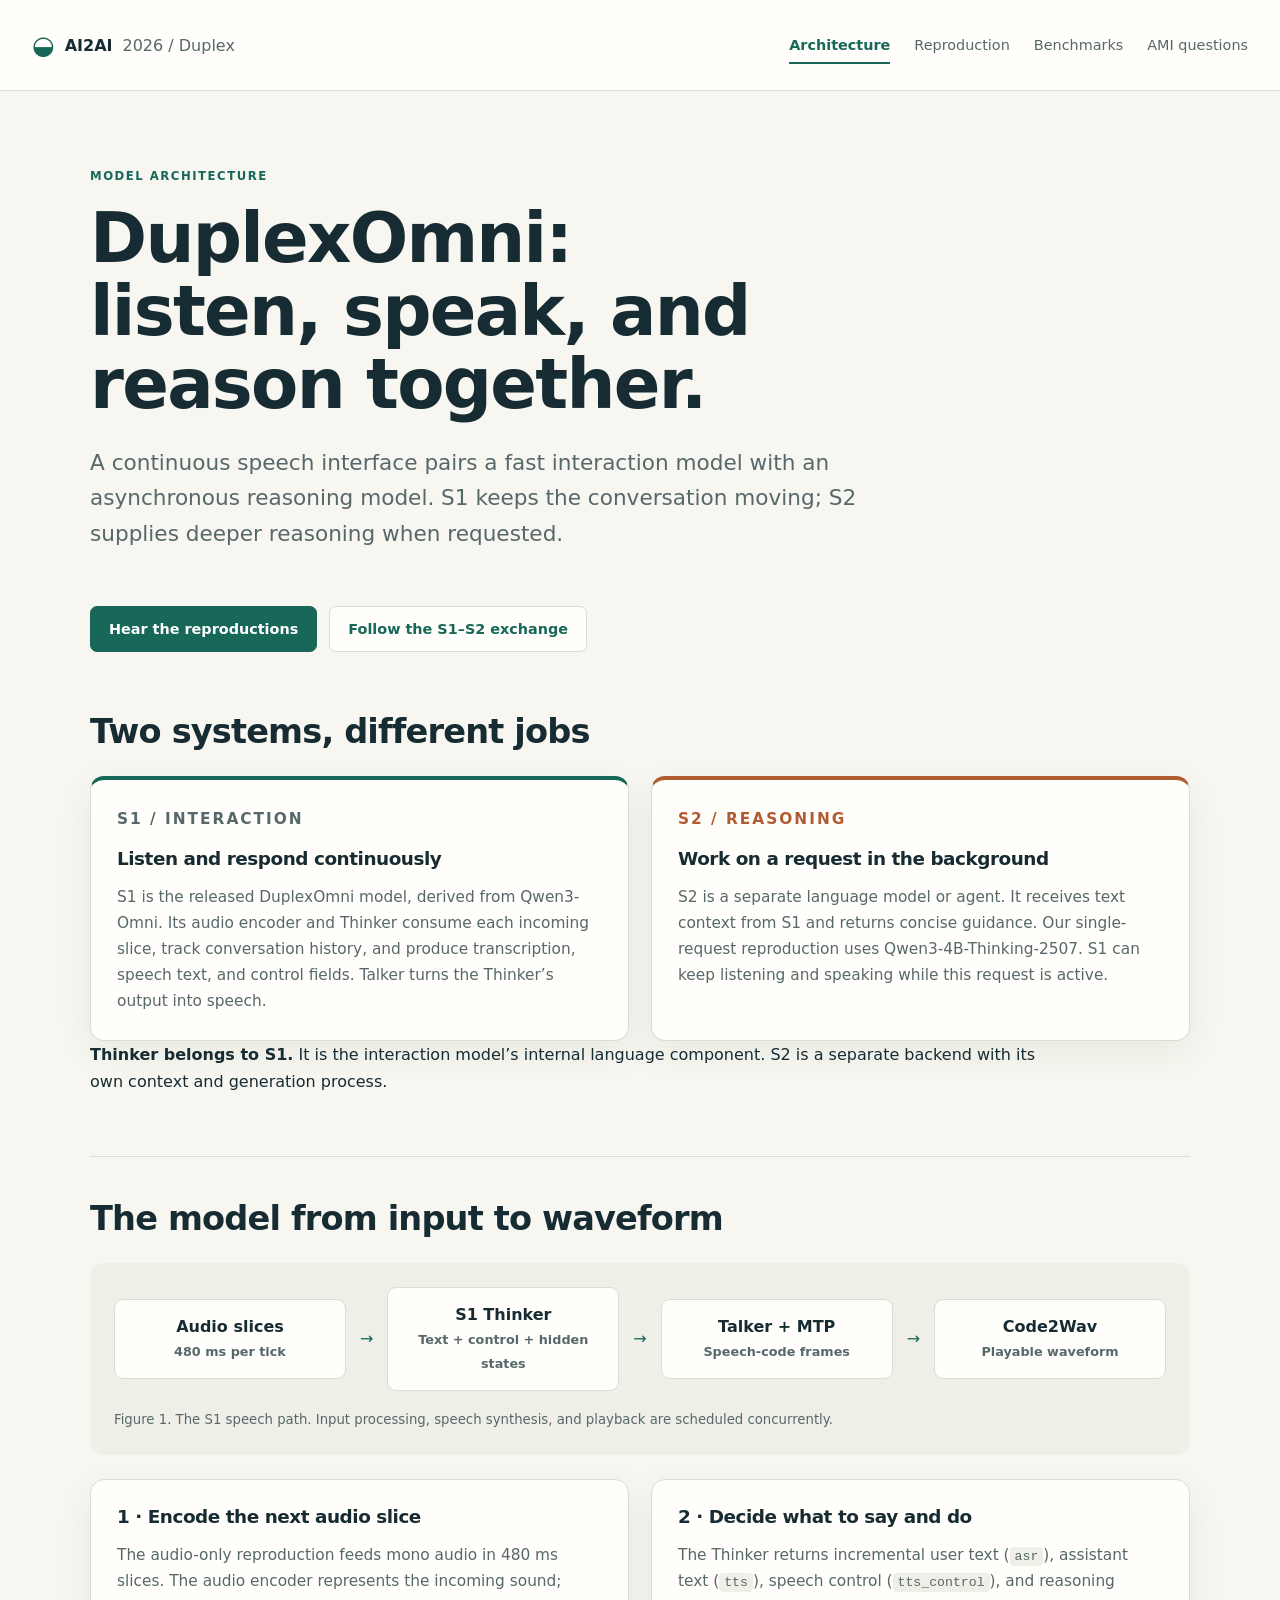
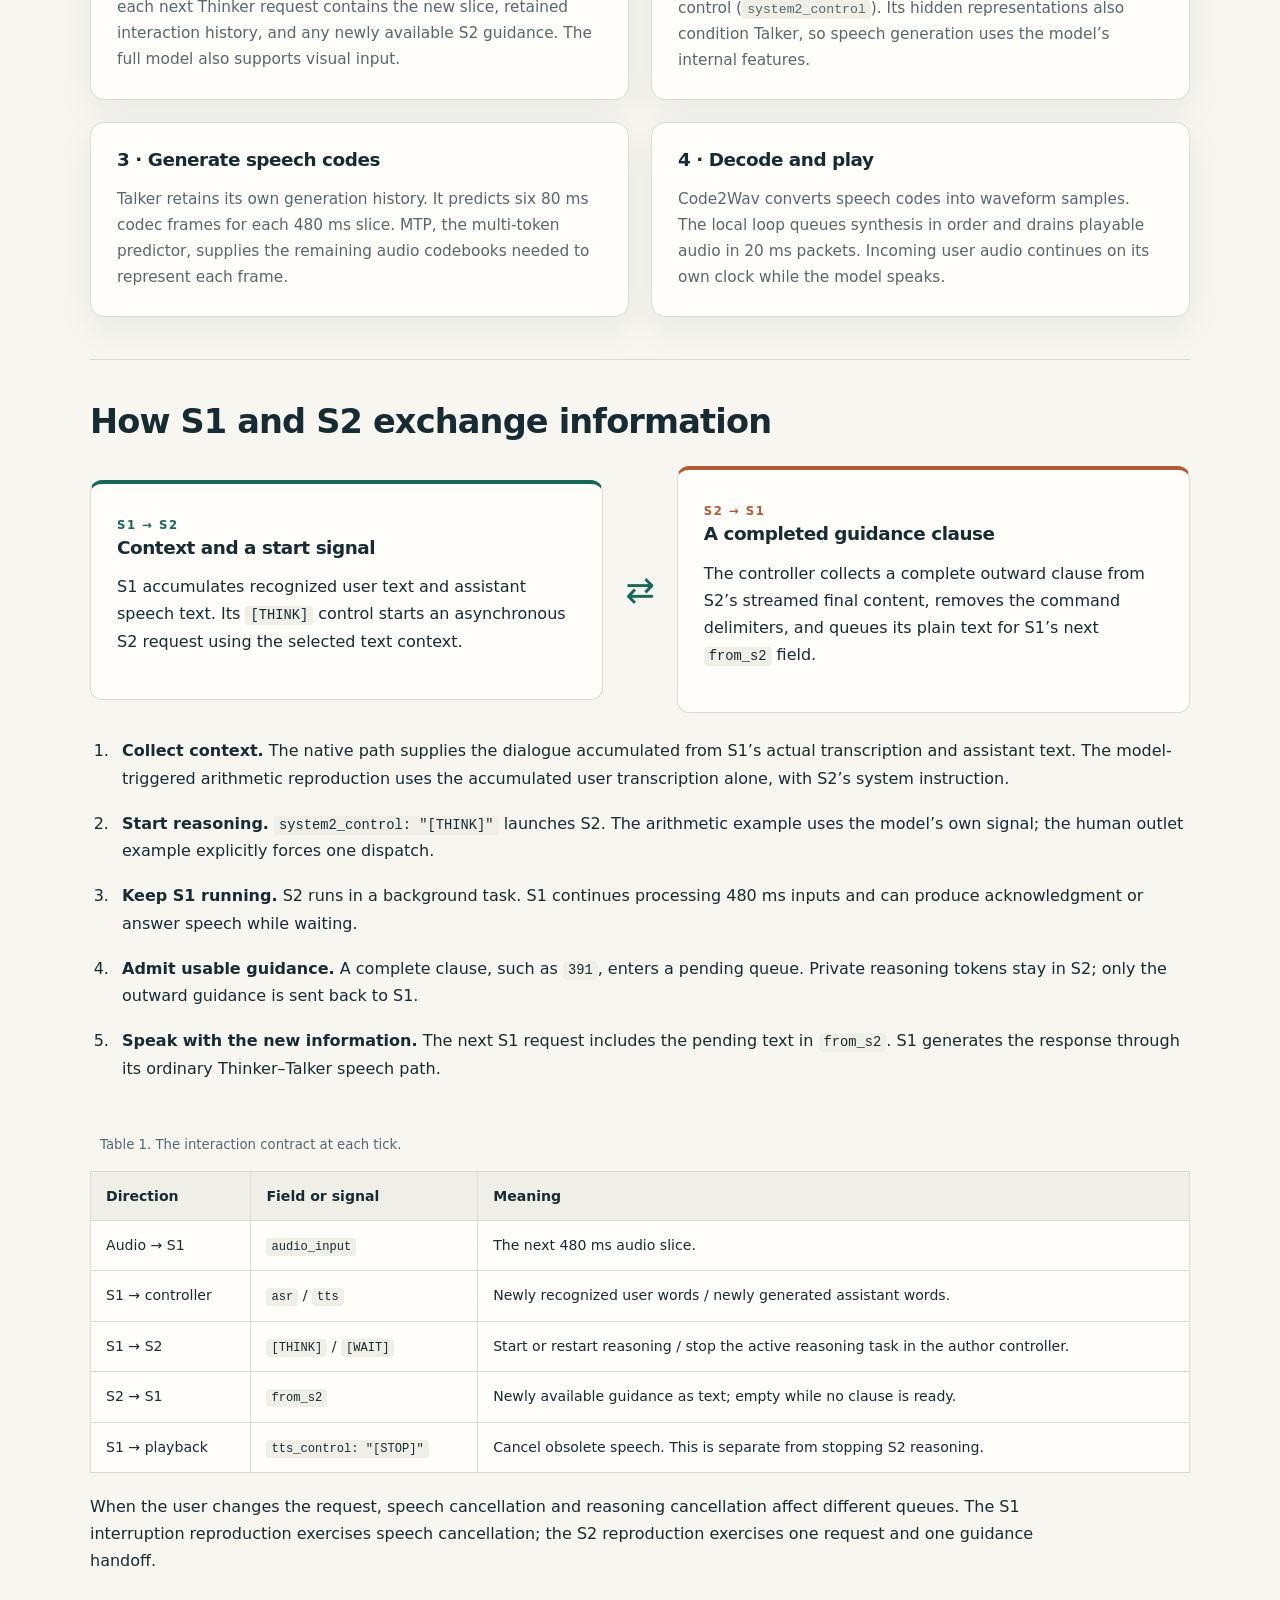
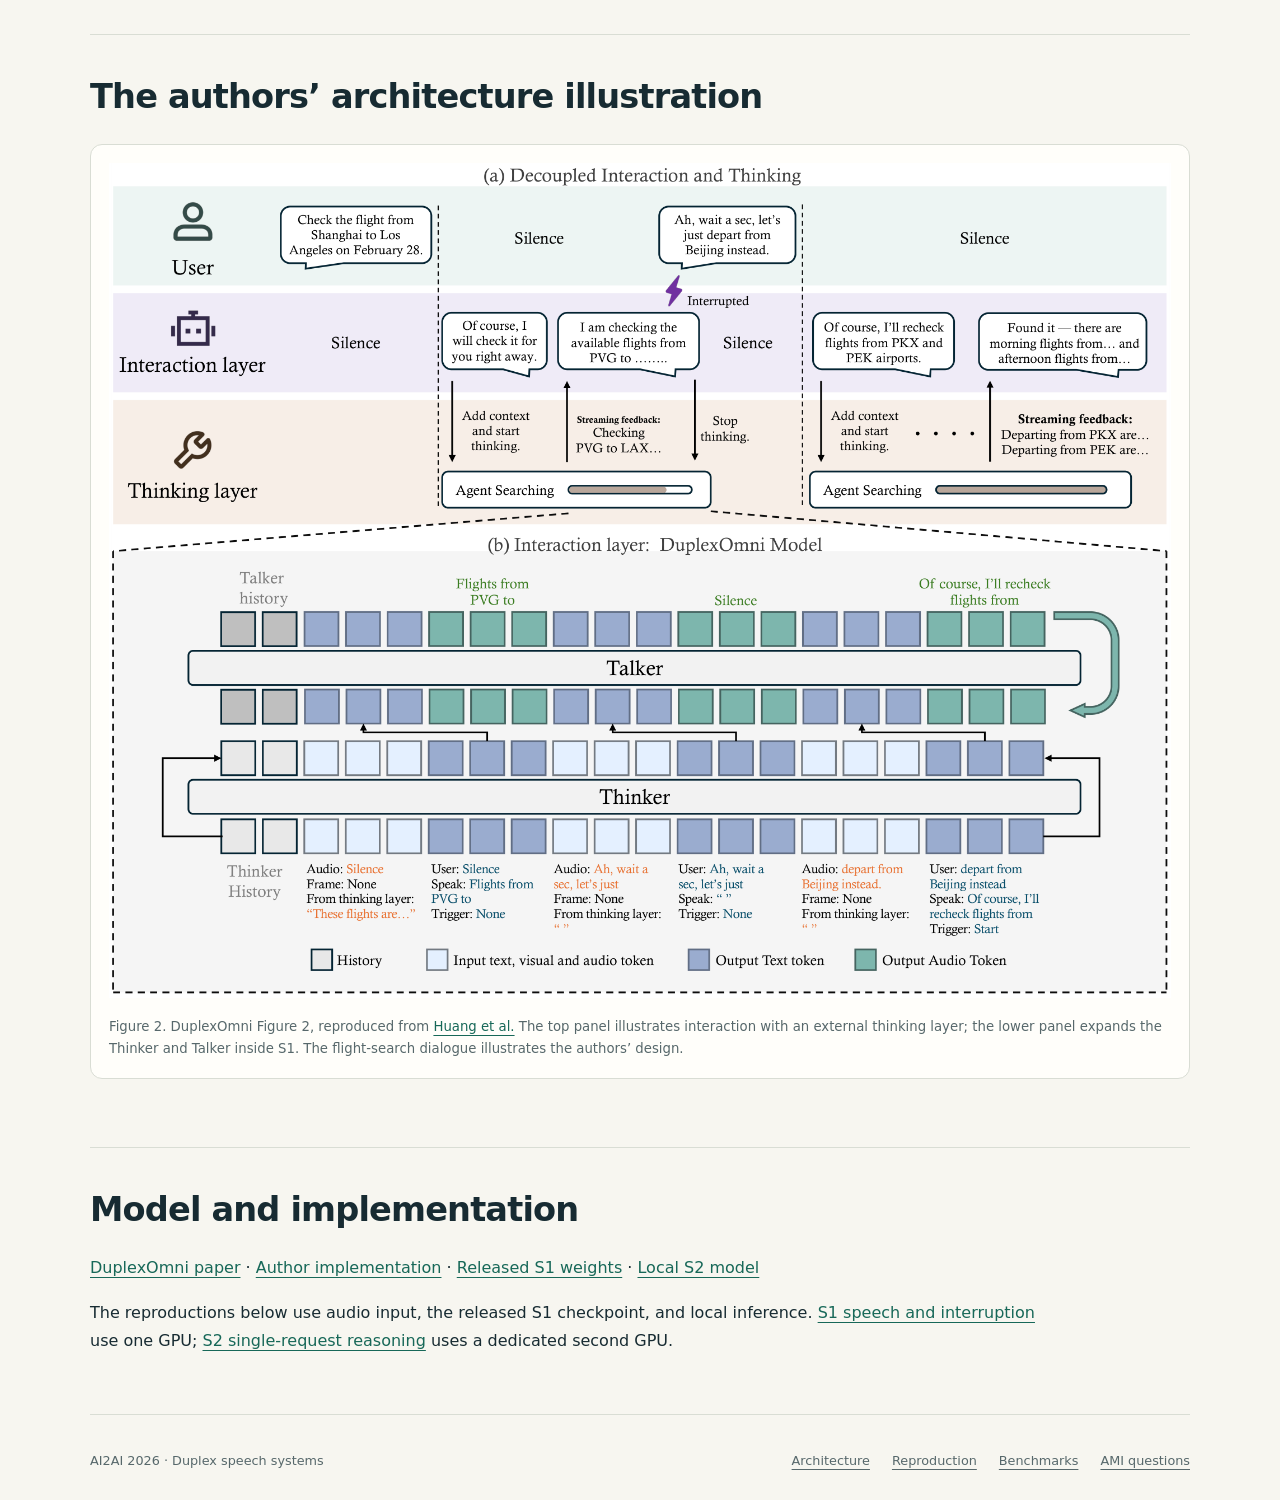
==== index.html @ 2af31c4c "Publish DuplexOmni architecture, successful reproductions, benchmark guides and AMI question method" ====
<!doctype html><html lang="en"><head><meta charset="utf-8"><meta name="viewport" content="width=device-width, initial-scale=1"><meta name="color-scheme" content="light dark"><meta name="description" content="DuplexOmni architecture and the S1–S2 information exchange."><meta name="referrer" content="no-referrer"><title>DuplexOmni architecture · AI2AI 2026 Duplex</title><link rel="stylesheet" href="assets/release.css"></head><body><a class="skip-link" href="#main">Skip to content</a><header class="site-nav"><div class="nav-inner"><a class="brand" href="index.html"><span class="brand-mark" aria-hidden="true">◒</span> AI2AI <span>2026 / Duplex</span></a><nav class="nav-links" aria-label="Main navigation"><a href="index.html" aria-current="page">Architecture</a><a href="reproduction.html">Reproduction</a><a href="benchmarks.html">Benchmarks</a><a href="ami-questions.html">AMI questions</a></nav></div></header><main id="main" class="container"><header class="hero"><p class="eyebrow">Model architecture</p><h1>DuplexOmni: listen, speak, and reason together.</h1><p class="lede">A continuous speech interface pairs a fast interaction model with an asynchronous reasoning model. S1 keeps the conversation moving; S2 supplies deeper reasoning when requested.</p></header><div class="button-row"><a class="button primary" href="reproduction.html">Hear the reproductions</a><a class="button" href="#exchange">Follow the S1–S2 exchange</a></div><section class="section" id="two-systems"><h2>Two systems, different jobs</h2><div class="card-grid two"><article class="card accent-s1"><p class="eyebrow">S1 / Interaction</p><h3>Listen and respond continuously</h3><p>S1 is the released DuplexOmni model, derived from Qwen3-Omni. Its audio encoder and Thinker consume each incoming slice, track conversation history, and produce transcription, speech text, and control fields. Talker turns the Thinker’s output into speech.</p></article><article class="card accent-s2"><p class="eyebrow">S2 / Reasoning</p><h3>Work on a request in the background</h3><p>S2 is a separate language model or agent. It receives text context from S1 and returns concise guidance. Our single-request reproduction uses Qwen3-4B-Thinking-2507. S1 can keep listening and speaking while this request is active.</p></article></div><p><strong>Thinker belongs to S1.</strong> It is the interaction model’s internal language component. S2 is a separate backend with its own context and generation process.</p></section><section class="section" id="architecture"><h2>The model from input to waveform</h2><figure class="flow-figure"><div class="flow"><div class="flow-node"><a href="#audio-input">Audio slices<br><small>480 ms per tick</small></a></div><span class="arrow" aria-hidden="true">→</span><div class="flow-node"><a href="#thinker">S1 Thinker<br><small>Text + control + hidden states</small></a></div><span class="arrow" aria-hidden="true">→</span><div class="flow-node"><a href="#talker">Talker + MTP<br><small>Speech-code frames</small></a></div><span class="arrow" aria-hidden="true">→</span><div class="flow-node"><a href="#waveform">Code2Wav<br><small>Playable waveform</small></a></div></div><figcaption>Figure 1. The S1 speech path. Input processing, speech synthesis, and playback are scheduled concurrently.</figcaption></figure><div class="card-grid two"><article class="card" id="audio-input"><h3>1 · Encode the next audio slice</h3><p>The audio-only reproduction feeds mono audio in 480 ms slices. The audio encoder represents the incoming sound; each next Thinker request contains the new slice, retained interaction history, and any newly available S2 guidance. The full model also supports visual input.</p></article><article class="card" id="thinker"><h3>2 · Decide what to say and do</h3><p>The Thinker returns incremental user text (<code>asr</code>), assistant text (<code>tts</code>), speech control (<code>tts_control</code>), and reasoning control (<code>system2_control</code>). Its hidden representations also condition Talker, so speech generation uses the model’s internal features.</p></article><article class="card" id="talker"><h3>3 · Generate speech codes</h3><p>Talker retains its own generation history. It predicts six 80 ms codec frames for each 480 ms slice. MTP, the multi-token predictor, supplies the remaining audio codebooks needed to represent each frame.</p></article><article class="card" id="waveform"><h3>4 · Decode and play</h3><p>Code2Wav converts speech codes into waveform samples. The local loop queues synthesis in order and drains playable audio in 20 ms packets. Incoming user audio continues on its own clock while the model speaks.</p></article></div></section><section class="section" id="exchange"><h2>How S1 and S2 exchange information</h2><div class="exchange"><article class="exchange-box s1"><span class="eyebrow">S1 → S2</span><h3>Context and a start signal</h3><p>S1 accumulates recognized user text and assistant speech text. Its <code>[THINK]</code> control starts an asynchronous S2 request using the selected text context.</p></article><div class="exchange-arrows" aria-hidden="true">⇄</div><article class="exchange-box s2"><span class="eyebrow">S2 → S1</span><h3>A completed guidance clause</h3><p>The controller collects a complete outward clause from S2’s streamed final content, removes the command delimiters, and queues its plain text for S1’s next <code>from_s2</code> field.</p></article></div><ol class="steps"><li><strong>Collect context.</strong> The native path supplies the dialogue accumulated from S1’s actual transcription and assistant text. The model-triggered arithmetic reproduction uses the accumulated user transcription alone, with S2’s system instruction.</li><li><strong>Start reasoning.</strong> <code>system2_control: "[THINK]"</code> launches S2. The arithmetic example uses the model’s own signal; the human outlet example explicitly forces one dispatch.</li><li><strong>Keep S1 running.</strong> S2 runs in a background task. S1 continues processing 480 ms inputs and can produce acknowledgment or answer speech while waiting.</li><li><strong>Admit usable guidance.</strong> A complete clause, such as <code>391</code>, enters a pending queue. Private reasoning tokens stay in S2; only the outward guidance is sent back to S1.</li><li><strong>Speak with the new information.</strong> The next S1 request includes the pending text in <code>from_s2</code>. S1 generates the response through its ordinary Thinker–Talker speech path.</li></ol><div class="table-wrap"><table><caption>Table 1. The interaction contract at each tick.</caption><thead><tr><th scope="col">Direction</th><th scope="col">Field or signal</th><th scope="col">Meaning</th></tr></thead><tbody><tr><td>Audio → S1</td><td><code>audio_input</code></td><td>The next 480 ms audio slice.</td></tr><tr><td>S1 → controller</td><td><code>asr</code> / <code>tts</code></td><td>Newly recognized user words / newly generated assistant words.</td></tr><tr><td>S1 → S2</td><td><code>[THINK]</code> / <code>[WAIT]</code></td><td>Start or restart reasoning / stop the active reasoning task in the author controller.</td></tr><tr><td>S2 → S1</td><td><code>from_s2</code></td><td>Newly available guidance as text; empty while no clause is ready.</td></tr><tr><td>S1 → playback</td><td><code>tts_control: "[STOP]"</code></td><td>Cancel obsolete speech. This is separate from stopping S2 reasoning.</td></tr></tbody></table></div><p>When the user changes the request, speech cancellation and reasoning cancellation affect different queues. The S1 interruption reproduction exercises speech cancellation; the S2 reproduction exercises one request and one guidance handoff.</p></section><section class="section" id="paper-figure"><h2>The authors’ architecture illustration</h2><figure class="paper-figure"><a href="assets/duplexomni-architecture.png"><img src="assets/duplexomni-architecture.png" alt="DuplexOmni Figure 2: asynchronous interaction and thinking layers above, with the internal Thinker and Talker streams below." loading="lazy"></a><figcaption>Figure 2. DuplexOmni Figure 2, reproduced from <a href="https://arxiv.org/pdf/2606.09186v1">Huang et al.</a> The top panel illustrates interaction with an external thinking layer; the lower panel expands the Thinker and Talker inside S1. The flight-search dialogue illustrates the authors’ design.</figcaption></figure></section><section class="section" id="sources"><h2>Model and implementation</h2><p><a href="https://arxiv.org/abs/2606.09186">DuplexOmni paper</a> · <a href="https://github.com/MuyeHuang/DuplexOmni/tree/33bfba1a821b09c5aa66790944f9098584979d34">Author implementation</a> · <a href="https://huggingface.co/MuyeHuang/DuplexOmni">Released S1 weights</a> · <a href="https://huggingface.co/Qwen/Qwen3-4B-Thinking-2507">Local S2 model</a></p><p>The reproductions below use audio input, the released S1 checkpoint, and local inference. <a href="s1.html">S1 speech and interruption</a> use one GPU; <a href="s2.html">S2 single-request reasoning</a> uses a dedicated second GPU.</p></section></main><footer class="container site-footer"><p>AI2AI 2026 · Duplex speech systems</p><a href="index.html">Architecture</a><a href="reproduction.html">Reproduction</a><a href="benchmarks.html">Benchmarks</a><a href="ami-questions.html">AMI questions</a></footer><script src="assets/release.js" defer></script></body></html>
---- assets/release.css ----
:root{color-scheme:light dark;--bg:#f7f6f0;--surface:#fffefa;--surface-2:#efeee7;--text:#172b32;--muted:#57686b;--border:#d9ddd4;--accent:#176858;--accent-2:#b05b30;--shadow:0 12px 36px #203e3210;font-family:Inter,ui-sans-serif,system-ui,-apple-system,BlinkMacSystemFont,"Segoe UI",sans-serif;line-height:1.7;font-size:16px}
*{box-sizing:border-box}html{scroll-behavior:smooth;scroll-padding-top:24px}body{margin:0;background:var(--bg);color:var(--text)}a{color:var(--accent);text-underline-offset:4px}a:hover{color:var(--accent-2)}p{margin:0 0 18px}h1,h2,h3,h4{line-height:1.2;letter-spacing:-.025em;text-wrap:balance}h1{font-size:clamp(2.35rem,5.5vw,4.3rem);max-width:850px;font-weight:650;margin:12px 0 24px;line-height:1.06}h2{font-size:clamp(1.55rem,3vw,2.1rem);margin:0 0 24px;font-weight:640}h3{font-size:1.15rem;margin:0 0 14px}h4{font-size:1rem}small{font-size:.8em;color:var(--muted)}.container{width:min(1100px,calc(100% - 64px));margin:auto}.site-nav{border-bottom:1px solid var(--border);background:var(--surface)}.nav-inner{max-width:1370px;margin:auto;padding:23px 32px;display:flex;align-items:center;justify-content:space-between;gap:24px}.brand{display:flex;align-items:center;gap:10px;color:var(--text);font-weight:750;text-decoration:none;white-space:nowrap}.brand>span:last-child{font-weight:450;color:var(--muted)}.brand-mark{font-size:26px;color:var(--accent)}.nav-links{display:flex;gap:24px;flex-wrap:wrap}.nav-links a{text-decoration:none;font-size:.9rem;color:var(--muted);padding:5px 0}.nav-links a[aria-current]{color:var(--accent);box-shadow:0 2px var(--accent);font-weight:650}.hero{padding:76px 0 36px}.eyebrow{text-transform:uppercase;letter-spacing:.13em;font-size:.73rem;font-weight:700;color:var(--accent);margin:0 0 15px}.lede{font-size:clamp(1.1rem,2.2vw,1.35rem);color:var(--muted);max-width:850px;line-height:1.65}.section{padding:42px 0;border-bottom:1px solid var(--border);scroll-margin-top:24px}.section>p,.section-intro{max-width:950px}.card-grid{display:grid;grid-template-columns:repeat(3,minmax(0,1fr));gap:22px}.card-grid.two{grid-template-columns:repeat(2,minmax(0,1fr))}.card{background:var(--surface);border:1px solid var(--border);border-radius:14px;padding:26px;min-width:0;box-shadow:var(--shadow)}.card p:last-child{margin-bottom:0}.card h2{font-size:1.5rem}.card h3 a{text-decoration:none}.card p{font-size:.96rem;color:var(--muted)}.card strong{color:var(--text)}.accent-s1{border-top:4px solid var(--accent)}.accent-s2{border-top:4px solid var(--accent-2)}.accent-s2 .eyebrow{color:var(--accent-2)}.flow-figure{background:var(--surface-2);padding:24px;border-radius:14px;margin:24px 0}.flow{display:flex;align-items:center;justify-content:center;gap:14px;flex-wrap:wrap}.flow-node{flex:1;min-width:135px;border:1px solid var(--border);border-radius:9px;background:var(--surface);padding:15px;text-align:center;line-height:1.5;font-weight:650}.flow-node a{color:inherit;text-decoration:none}.arrow{color:var(--accent)}figcaption{font-size:.83rem;color:var(--muted);line-height:1.65;margin-top:18px}figure{margin:26px 0}figure img{max-width:100%;height:auto;display:block}.paper-figure{padding:18px;border:1px solid var(--border);background:var(--surface);border-radius:12px}.exchange{display:grid;grid-template-columns:1fr auto 1fr;gap:22px;align-items:center;margin:24px 0}.exchange-box{padding:26px;border:1px solid var(--border);border-top:4px solid var(--accent);background:var(--surface);border-radius:12px}.exchange-box.s2{border-top-color:var(--accent-2)}.exchange-box.s2 .eyebrow{color:var(--accent-2)}.exchange-arrows{font-size:2.2rem;color:var(--accent)}.steps{padding-left:24px}.steps li{padding-left:8px;margin:18px 0}.table-wrap,[class*="-scroll"]{overflow-x:auto;max-width:100%}table{border-collapse:collapse;width:100%;font-size:.88rem;margin:20px 0;background:var(--surface)}caption{text-align:left;font-size:.83rem;color:var(--muted);padding:14px 10px}th,td{padding:13px 15px;border:1px solid var(--border);text-align:left;vertical-align:top;line-height:1.6}th{font-weight:650;background:var(--surface-2)}.table-wrap table{min-width:640px}.table-wrap th,.table-wrap td{min-width:125px}table a{overflow-wrap:anywhere}code{font-family:ui-monospace,SFMono-Regular,Consolas,monospace;font-size:.86em;padding:2px 5px;border-radius:4px;background:var(--surface-2);overflow-wrap:anywhere}pre{background:var(--surface-2);padding:20px;border:1px solid var(--border);border-radius:9px;font-size:.8rem;line-height:1.6;white-space:pre-wrap;overflow-wrap:anywhere;max-width:100%;overflow:auto}.button-row{display:flex;gap:12px;flex-wrap:wrap;margin:0 0 18px}.button{display:inline-block;padding:10px 18px;background:var(--surface);border:1px solid var(--border);border-radius:7px;font-size:.9rem;text-decoration:none;font-weight:650;cursor:pointer}.button.primary{background:var(--accent);color:#fff;border-color:var(--accent)}.review-tabs{display:flex;gap:7px;flex-wrap:wrap;padding:22px 0;border-bottom:1px solid var(--border);margin-bottom:12px}.review-tabs a{font-size:.82rem;padding:7px 13px;border:1px solid var(--border);border-radius:6px;text-decoration:none;background:var(--surface);color:var(--muted)}.review-tabs a[aria-current]{color:var(--accent);border-color:var(--accent);background:var(--surface-2)}.meta,.cap,.scroll-note{font-size:.82rem;color:var(--muted)}.tag{display:inline-block;font-size:.72rem;font-weight:700;border:1px solid var(--border);border-radius:5px;padding:3px 9px;color:var(--accent);margin:0 0 16px}.stat-grid{display:grid;grid-template-columns:repeat(4,minmax(0,1fr));gap:14px;margin:22px 0}.stat{padding:20px;border:1px solid var(--border);border-radius:10px;background:var(--surface)}.stat strong{display:block;font-size:1.65rem}.stat span{font-size:.8rem;color:var(--muted)}details{padding:14px 0;max-width:100%}summary{font-weight:600;color:var(--accent);cursor:pointer;margin-bottom:12px}details p{margin-top:12px}.callout{padding:22px;border-left:3px solid var(--accent);background:var(--surface-2);border-radius:0 8px 8px 0;margin:22px 0}.callout.amber{border-color:var(--accent-2)}.callout h3{font-size:1rem}.callout p:last-child{margin-bottom:0}.skip-link{position:absolute;left:16px;top:-100px;background:var(--surface);z-index:10;padding:10px}.skip-link:focus{top:10px}.site-footer{padding-top:35px;padding-bottom:35px;display:flex;flex-wrap:wrap;gap:12px 22px;color:var(--muted);font-size:.8rem}.site-footer p{margin:0 auto 0 0}.site-footer a{color:var(--muted)}audio{width:100%;max-width:100%;margin:10px 0}.example-player{padding:26px;border:1px solid var(--border);border-radius:14px;background:var(--surface)}label{font-size:.85rem;font-weight:650;display:block}select{font:inherit;color:var(--text);background:var(--surface);border:1px solid var(--border);border-radius:6px;padding:10px;margin:0 0 12px 10px;max-width:100%}.question-box{border-left:3px solid var(--accent);background:var(--surface-2);padding:18px 22px;margin:20px 0}.question-box .eyebrow{margin-bottom:8px}blockquote{font-size:1.08rem;margin:12px 0;line-height:1.7}.audio-grid{display:grid;grid-template-columns:1fr 1fr;gap:24px;margin:26px 0}.audio-grid h3{margin-bottom:5px}.audio-grid p{margin-bottom:0}.guidance-panel{padding:20px;background:var(--surface-2);border-radius:8px}.guidance-panel[hidden]{display:none}.example-source{margin-top:5px}.timing-figure{margin-bottom:0}.example-timeline{display:grid;gap:14px}.timing-row{display:grid;grid-template-columns:90px 1fr;align-items:center;gap:10px;font-size:.76rem}.timing-track{height:25px;background:var(--surface-2);position:relative;border-radius:4px;overflow:hidden}.timing-bar{position:absolute;height:13px;top:6px;border-radius:2px;background:var(--accent)}.timing-bar.s2{background:var(--accent-2)}.timing-bar.speech{background:#4a6eaf}.timing-axis{display:flex;justify-content:space-between;margin-left:100px;color:var(--muted);font-size:.73rem}.module-grid{display:grid;grid-template-columns:repeat(3,minmax(0,1fr));gap:20px;list-style:none;padding:0;counter-reset:none}.module-grid .eyebrow{display:block}.question-list{display:grid;gap:20px}.question-card h3{font-size:1.12rem;line-height:1.55}.question-card details ul{padding-left:22px}.question-card details li{margin:18px 0}.question-card details p{margin-top:5px}.equation{overflow-x:auto;padding:16px;background:var(--surface-2);border-radius:8px}.benchmark-scope-scroll table{min-width:1000px}.benchmark-scope-note dl{display:grid;grid-template-columns:160px 1fr;gap:8px 18px}.benchmark-scope-note dt{font-weight:650}.benchmark-scope-note dd{margin:0}.benchmark-scope-note{margin:22px 0}.scope-yes{color:var(--accent)}.scope-partial{color:var(--accent-2)}.scope-no{color:var(--muted)}.benchmark-scope-details{font-size:.87rem}.scope-label{font-size:.8rem}.sub{display:block;color:var(--muted);font-size:.8rem}.inline-links{display:block;font-size:.78rem}.plot-scroll{overflow:auto}ul,ol{padding-left:24px}li{margin-bottom:8px}hr{border:0;border-top:1px solid var(--border);margin:32px 0}[hidden]{display:none!important}a:focus-visible,button:focus-visible,select:focus-visible,summary:focus-visible{outline:3px solid var(--accent-2);outline-offset:4px}
@media(prefers-color-scheme:dark){:root{--bg:#101c20;--surface:#17282d;--surface-2:#20353a;--text:#e5eee9;--muted:#a6bab6;--border:#355058;--accent:#88d6b9;--accent-2:#f2b188;--shadow:none}.button.primary{color:#10231e;background:#88d6b9}.timing-bar.speech{background:#8badeb}}
@media(max-width:1000px){.nav-inner{align-items:flex-start;flex-direction:column;gap:12px}.card-grid{grid-template-columns:repeat(2,minmax(0,1fr))}.module-grid{grid-template-columns:repeat(2,minmax(0,1fr))}.stat-grid{grid-template-columns:repeat(2,minmax(0,1fr))}}
@media(max-width:650px){.container{width:calc(100% - 36px)}.nav-inner{padding:18px}.brand{font-size:.9rem}.brand>span:last-child{font-size:.8rem}.nav-links{gap:16px}.nav-links a{font-size:.78rem}.hero{padding:42px 0 25px}.section{padding:30px 0}.card-grid,.card-grid.two,.module-grid,.audio-grid{grid-template-columns:1fr}.card,.exchange-box{padding:21px}.exchange{grid-template-columns:1fr;gap:12px}.exchange-arrows{transform:rotate(90deg);justify-self:center;line-height:1}.flow{gap:9px}.flow-node{min-width:145px}.arrow{display:none}.flow-figure{padding:17px}.example-player{padding:17px}.example-player select{display:block;width:100%;margin:7px 0 10px;font-size:.85rem}.benchmark-scope-note dl{grid-template-columns:1fr}.benchmark-scope-note dd{margin-bottom:10px}.stat-grid{gap:9px}.stat{padding:14px}.site-footer{gap:10px 16px}.site-footer p{flex-basis:100%}.timing-row{grid-template-columns:65px 1fr}.timing-axis{margin-left:75px}.question-box{padding:15px}blockquote{font-size:1rem}}
@media(prefers-reduced-motion:reduce){html{scroll-behavior:auto}}
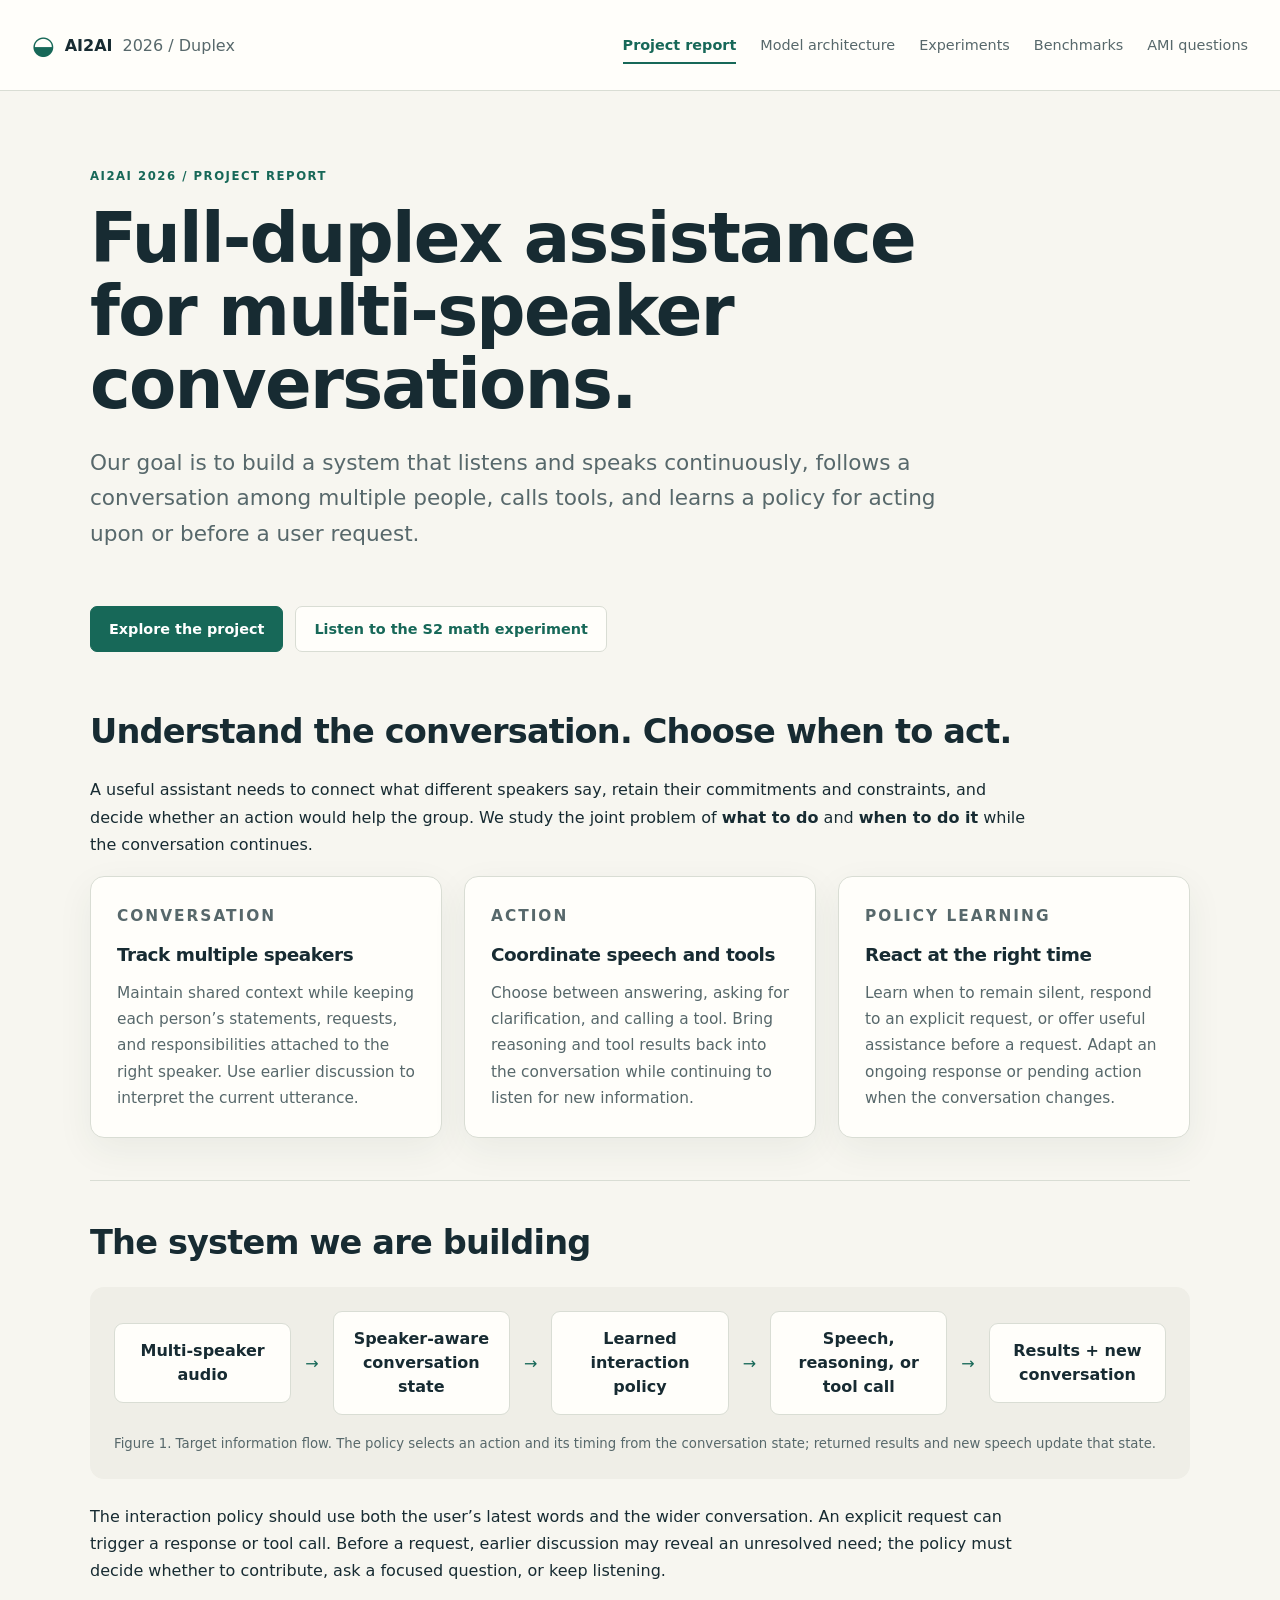
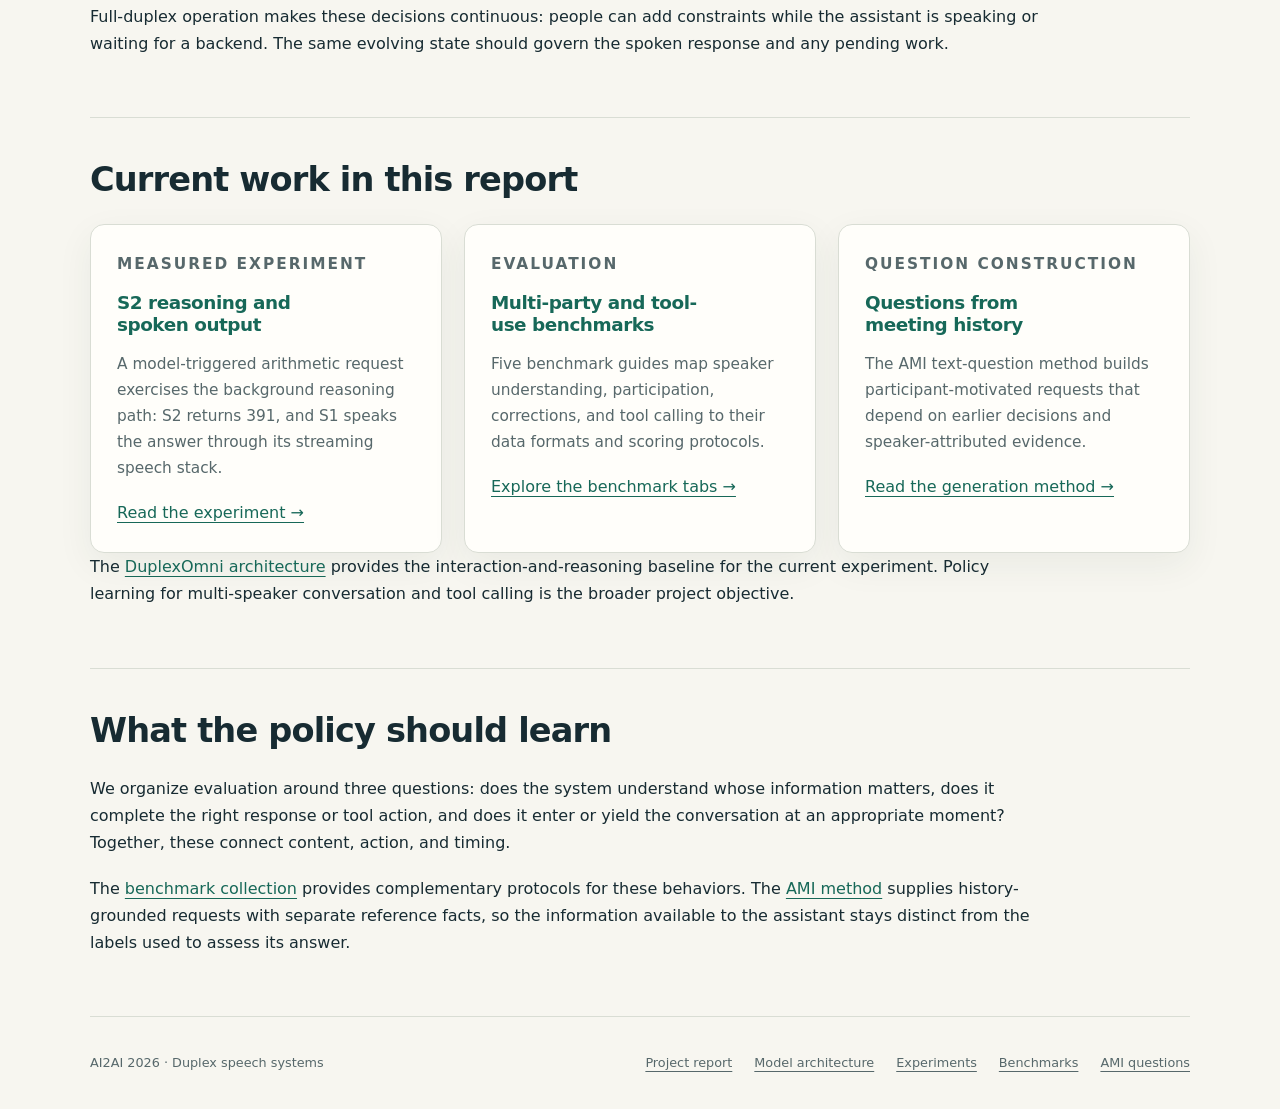
==== commit ba9435d3: "Center the project report and keep only the S2 math experiment" ====
--- a/index.html
+++ b/index.html
@@ -1 +1 @@
-<!doctype html><html lang="en"><head><meta charset="utf-8"><meta name="viewport" content="width=device-width, initial-scale=1"><meta name="color-scheme" content="light dark"><meta name="description" content="DuplexOmni architecture and the S1–S2 information exchange."><meta name="referrer" content="no-referrer"><title>DuplexOmni architecture · AI2AI 2026 Duplex</title><link rel="stylesheet" href="assets/release.css"></head><body><a class="skip-link" href="#main">Skip to content</a><header class="site-nav"><div class="nav-inner"><a class="brand" href="index.html"><span class="brand-mark" aria-hidden="true">◒</span> AI2AI <span>2026 / Duplex</span></a><nav class="nav-links" aria-label="Main navigation"><a href="index.html" aria-current="page">Architecture</a><a href="reproduction.html">Reproduction</a><a href="benchmarks.html">Benchmarks</a><a href="ami-questions.html">AMI questions</a></nav></div></header><main id="main" class="container"><header class="hero"><p class="eyebrow">Model architecture</p><h1>DuplexOmni: listen, speak, and reason together.</h1><p class="lede">A continuous speech interface pairs a fast interaction model with an asynchronous reasoning model. S1 keeps the conversation moving; S2 supplies deeper reasoning when requested.</p></header><div class="button-row"><a class="button primary" href="reproduction.html">Hear the reproductions</a><a class="button" href="#exchange">Follow the S1–S2 exchange</a></div><section class="section" id="two-systems"><h2>Two systems, different jobs</h2><div class="card-grid two"><article class="card accent-s1"><p class="eyebrow">S1 / Interaction</p><h3>Listen and respond continuously</h3><p>S1 is the released DuplexOmni model, derived from Qwen3-Omni. Its audio encoder and Thinker consume each incoming slice, track conversation history, and produce transcription, speech text, and control fields. Talker turns the Thinker’s output into speech.</p></article><article class="card accent-s2"><p class="eyebrow">S2 / Reasoning</p><h3>Work on a request in the background</h3><p>S2 is a separate language model or agent. It receives text context from S1 and returns concise guidance. Our single-request reproduction uses Qwen3-4B-Thinking-2507. S1 can keep listening and speaking while this request is active.</p></article></div><p><strong>Thinker belongs to S1.</strong> It is the interaction model’s internal language component. S2 is a separate backend with its own context and generation process.</p></section><section class="section" id="architecture"><h2>The model from input to waveform</h2><figure class="flow-figure"><div class="flow"><div class="flow-node"><a href="#audio-input">Audio slices<br><small>480 ms per tick</small></a></div><span class="arrow" aria-hidden="true">→</span><div class="flow-node"><a href="#thinker">S1 Thinker<br><small>Text + control + hidden states</small></a></div><span class="arrow" aria-hidden="true">→</span><div class="flow-node"><a href="#talker">Talker + MTP<br><small>Speech-code frames</small></a></div><span class="arrow" aria-hidden="true">→</span><div class="flow-node"><a href="#waveform">Code2Wav<br><small>Playable waveform</small></a></div></div><figcaption>Figure 1. The S1 speech path. Input processing, speech synthesis, and playback are scheduled concurrently.</figcaption></figure><div class="card-grid two"><article class="card" id="audio-input"><h3>1 · Encode the next audio slice</h3><p>The audio-only reproduction feeds mono audio in 480 ms slices. The audio encoder represents the incoming sound; each next Thinker request contains the new slice, retained interaction history, and any newly available S2 guidance. The full model also supports visual input.</p></article><article class="card" id="thinker"><h3>2 · Decide what to say and do</h3><p>The Thinker returns incremental user text (<code>asr</code>), assistant text (<code>tts</code>), speech control (<code>tts_control</code>), and reasoning control (<code>system2_control</code>). Its hidden representations also condition Talker, so speech generation uses the model’s internal features.</p></article><article class="card" id="talker"><h3>3 · Generate speech codes</h3><p>Talker retains its own generation history. It predicts six 80 ms codec frames for each 480 ms slice. MTP, the multi-token predictor, supplies the remaining audio codebooks needed to represent each frame.</p></article><article class="card" id="waveform"><h3>4 · Decode and play</h3><p>Code2Wav converts speech codes into waveform samples. The local loop queues synthesis in order and drains playable audio in 20 ms packets. Incoming user audio continues on its own clock while the model speaks.</p></article></div></section><section class="section" id="exchange"><h2>How S1 and S2 exchange information</h2><div class="exchange"><article class="exchange-box s1"><span class="eyebrow">S1 → S2</span><h3>Context and a start signal</h3><p>S1 accumulates recognized user text and assistant speech text. Its <code>[THINK]</code> control starts an asynchronous S2 request using the selected text context.</p></article><div class="exchange-arrows" aria-hidden="true">⇄</div><article class="exchange-box s2"><span class="eyebrow">S2 → S1</span><h3>A completed guidance clause</h3><p>The controller collects a complete outward clause from S2’s streamed final content, removes the command delimiters, and queues its plain text for S1’s next <code>from_s2</code> field.</p></article></div><ol class="steps"><li><strong>Collect context.</strong> The native path supplies the dialogue accumulated from S1’s actual transcription and assistant text. The model-triggered arithmetic reproduction uses the accumulated user transcription alone, with S2’s system instruction.</li><li><strong>Start reasoning.</strong> <code>system2_control: "[THINK]"</code> launches S2. The arithmetic example uses the model’s own signal; the human outlet example explicitly forces one dispatch.</li><li><strong>Keep S1 running.</strong> S2 runs in a background task. S1 continues processing 480 ms inputs and can produce acknowledgment or answer speech while waiting.</li><li><strong>Admit usable guidance.</strong> A complete clause, such as <code>391</code>, enters a pending queue. Private reasoning tokens stay in S2; only the outward guidance is sent back to S1.</li><li><strong>Speak with the new information.</strong> The next S1 request includes the pending text in <code>from_s2</code>. S1 generates the response through its ordinary Thinker–Talker speech path.</li></ol><div class="table-wrap"><table><caption>Table 1. The interaction contract at each tick.</caption><thead><tr><th scope="col">Direction</th><th scope="col">Field or signal</th><th scope="col">Meaning</th></tr></thead><tbody><tr><td>Audio → S1</td><td><code>audio_input</code></td><td>The next 480 ms audio slice.</td></tr><tr><td>S1 → controller</td><td><code>asr</code> / <code>tts</code></td><td>Newly recognized user words / newly generated assistant words.</td></tr><tr><td>S1 → S2</td><td><code>[THINK]</code> / <code>[WAIT]</code></td><td>Start or restart reasoning / stop the active reasoning task in the author controller.</td></tr><tr><td>S2 → S1</td><td><code>from_s2</code></td><td>Newly available guidance as text; empty while no clause is ready.</td></tr><tr><td>S1 → playback</td><td><code>tts_control: "[STOP]"</code></td><td>Cancel obsolete speech. This is separate from stopping S2 reasoning.</td></tr></tbody></table></div><p>When the user changes the request, speech cancellation and reasoning cancellation affect different queues. The S1 interruption reproduction exercises speech cancellation; the S2 reproduction exercises one request and one guidance handoff.</p></section><section class="section" id="paper-figure"><h2>The authors’ architecture illustration</h2><figure class="paper-figure"><a href="assets/duplexomni-architecture.png"><img src="assets/duplexomni-architecture.png" alt="DuplexOmni Figure 2: asynchronous interaction and thinking layers above, with the internal Thinker and Talker streams below." loading="lazy"></a><figcaption>Figure 2. DuplexOmni Figure 2, reproduced from <a href="https://arxiv.org/pdf/2606.09186v1">Huang et al.</a> The top panel illustrates interaction with an external thinking layer; the lower panel expands the Thinker and Talker inside S1. The flight-search dialogue illustrates the authors’ design.</figcaption></figure></section><section class="section" id="sources"><h2>Model and implementation</h2><p><a href="https://arxiv.org/abs/2606.09186">DuplexOmni paper</a> · <a href="https://github.com/MuyeHuang/DuplexOmni/tree/33bfba1a821b09c5aa66790944f9098584979d34">Author implementation</a> · <a href="https://huggingface.co/MuyeHuang/DuplexOmni">Released S1 weights</a> · <a href="https://huggingface.co/Qwen/Qwen3-4B-Thinking-2507">Local S2 model</a></p><p>The reproductions below use audio input, the released S1 checkpoint, and local inference. <a href="s1.html">S1 speech and interruption</a> use one GPU; <a href="s2.html">S2 single-request reasoning</a> uses a dedicated second GPU.</p></section></main><footer class="container site-footer"><p>AI2AI 2026 · Duplex speech systems</p><a href="index.html">Architecture</a><a href="reproduction.html">Reproduction</a><a href="benchmarks.html">Benchmarks</a><a href="ami-questions.html">AMI questions</a></footer><script src="assets/release.js" defer></script></body></html>+<!doctype html><html lang="en"><head><meta charset="utf-8"><meta name="viewport" content="width=device-width, initial-scale=1"><meta name="color-scheme" content="light dark"><meta name="description" content="A full-duplex project on multi-speaker conversation, tool calling, and learning when to react upon or before user requests."><meta name="referrer" content="no-referrer"><title>Project report · AI2AI 2026 Duplex</title><link rel="stylesheet" href="assets/release.css"></head><body><a class="skip-link" href="#main">Skip to content</a><header class="site-nav"><div class="nav-inner"><a class="brand" href="index.html"><span class="brand-mark" aria-hidden="true">◒</span> AI2AI <span>2026 / Duplex</span></a><nav class="nav-links" aria-label="Main navigation"><a href="index.html" aria-current="page">Project report</a><a href="architecture.html">Model architecture</a><a href="reproduction.html">Experiments</a><a href="benchmarks.html">Benchmarks</a><a href="ami-questions.html">AMI questions</a></nav></div></header><main id="main" class="container"><header class="hero"><p class="eyebrow">AI2AI 2026 / Project report</p><h1>Full-duplex assistance for multi-speaker conversations.</h1><p class="lede">Our goal is to build a system that listens and speaks continuously, follows a conversation among multiple people, calls tools, and learns a policy for acting upon or before a user request.</p></header><div class="button-row"><a class="button primary" href="#goal">Explore the project</a><a class="button" href="s2.html">Listen to the S2 math experiment</a></div><section class="section" id="goal"><h2>Understand the conversation. Choose when to act.</h2><p>A useful assistant needs to connect what different speakers say, retain their commitments and constraints, and decide whether an action would help the group. We study the joint problem of <strong>what to do</strong> and <strong>when to do it</strong> while the conversation continues.</p><div class="card-grid"><article class="card"><p class="eyebrow">Conversation</p><h3>Track multiple speakers</h3><p>Maintain shared context while keeping each person’s statements, requests, and responsibilities attached to the right speaker. Use earlier discussion to interpret the current utterance.</p></article><article class="card"><p class="eyebrow">Action</p><h3>Coordinate speech and tools</h3><p>Choose between answering, asking for clarification, and calling a tool. Bring reasoning and tool results back into the conversation while continuing to listen for new information.</p></article><article class="card"><p class="eyebrow">Policy learning</p><h3>React at the right time</h3><p>Learn when to remain silent, respond to an explicit request, or offer useful assistance before a request. Adapt an ongoing response or pending action when the conversation changes.</p></article></div></section><section class="section" id="system"><h2>The system we are building</h2><figure class="flow-figure"><div class="flow"><div class="flow-node">Multi-speaker audio</div><span class="arrow" aria-hidden="true">→</span><div class="flow-node">Speaker-aware conversation state</div><span class="arrow" aria-hidden="true">→</span><div class="flow-node">Learned interaction policy</div><span class="arrow" aria-hidden="true">→</span><div class="flow-node">Speech, reasoning, or tool call</div><span class="arrow" aria-hidden="true">→</span><div class="flow-node">Results + new conversation</div></div><figcaption>Figure 1. Target information flow. The policy selects an action and its timing from the conversation state; returned results and new speech update that state.</figcaption></figure><p>The interaction policy should use both the user’s latest words and the wider conversation. An explicit request can trigger a response or tool call. Before a request, earlier discussion may reveal an unresolved need; the policy must decide whether to contribute, ask a focused question, or keep listening.</p><p>Full-duplex operation makes these decisions continuous: people can add constraints while the assistant is speaking or waiting for a backend. The same evolving state should govern the spoken response and any pending work.</p></section><section class="section" id="work"><h2>Current work in this report</h2><div class="card-grid"><article class="card"><p class="eyebrow">Measured experiment</p><h3><a href="s2.html">S2 reasoning and spoken output</a></h3><p>A model-triggered arithmetic request exercises the background reasoning path: S2 returns 391, and S1 speaks the answer through its streaming speech stack.</p><a href="reproduction.html">Read the experiment →</a></article><article class="card"><p class="eyebrow">Evaluation</p><h3><a href="benchmarks.html">Multi-party and tool-use benchmarks</a></h3><p>Five benchmark guides map speaker understanding, participation, corrections, and tool calling to their data formats and scoring protocols.</p><a href="benchmarks.html">Explore the benchmark tabs →</a></article><article class="card"><p class="eyebrow">Question construction</p><h3><a href="ami-questions.html">Questions from meeting history</a></h3><p>The AMI text-question method builds participant-motivated requests that depend on earlier decisions and speaker-attributed evidence.</p><a href="ami-questions.html">Read the generation method →</a></article></div><p>The <a href="architecture.html">DuplexOmni architecture</a> provides the interaction-and-reasoning baseline for the current experiment. Policy learning for multi-speaker conversation and tool calling is the broader project objective.</p></section><section class="section" id="evaluation"><h2>What the policy should learn</h2><p>We organize evaluation around three questions: does the system understand whose information matters, does it complete the right response or tool action, and does it enter or yield the conversation at an appropriate moment? Together, these connect content, action, and timing.</p><p>The <a href="benchmarks.html">benchmark collection</a> provides complementary protocols for these behaviors. The <a href="ami-questions.html">AMI method</a> supplies history-grounded requests with separate reference facts, so the information available to the assistant stays distinct from the labels used to assess its answer.</p></section></main><footer class="container site-footer"><p>AI2AI 2026 · Duplex speech systems</p><a href="index.html">Project report</a><a href="architecture.html">Model architecture</a><a href="reproduction.html">Experiments</a><a href="benchmarks.html">Benchmarks</a><a href="ami-questions.html">AMI questions</a></footer><script src="assets/release.js" defer></script></body></html>
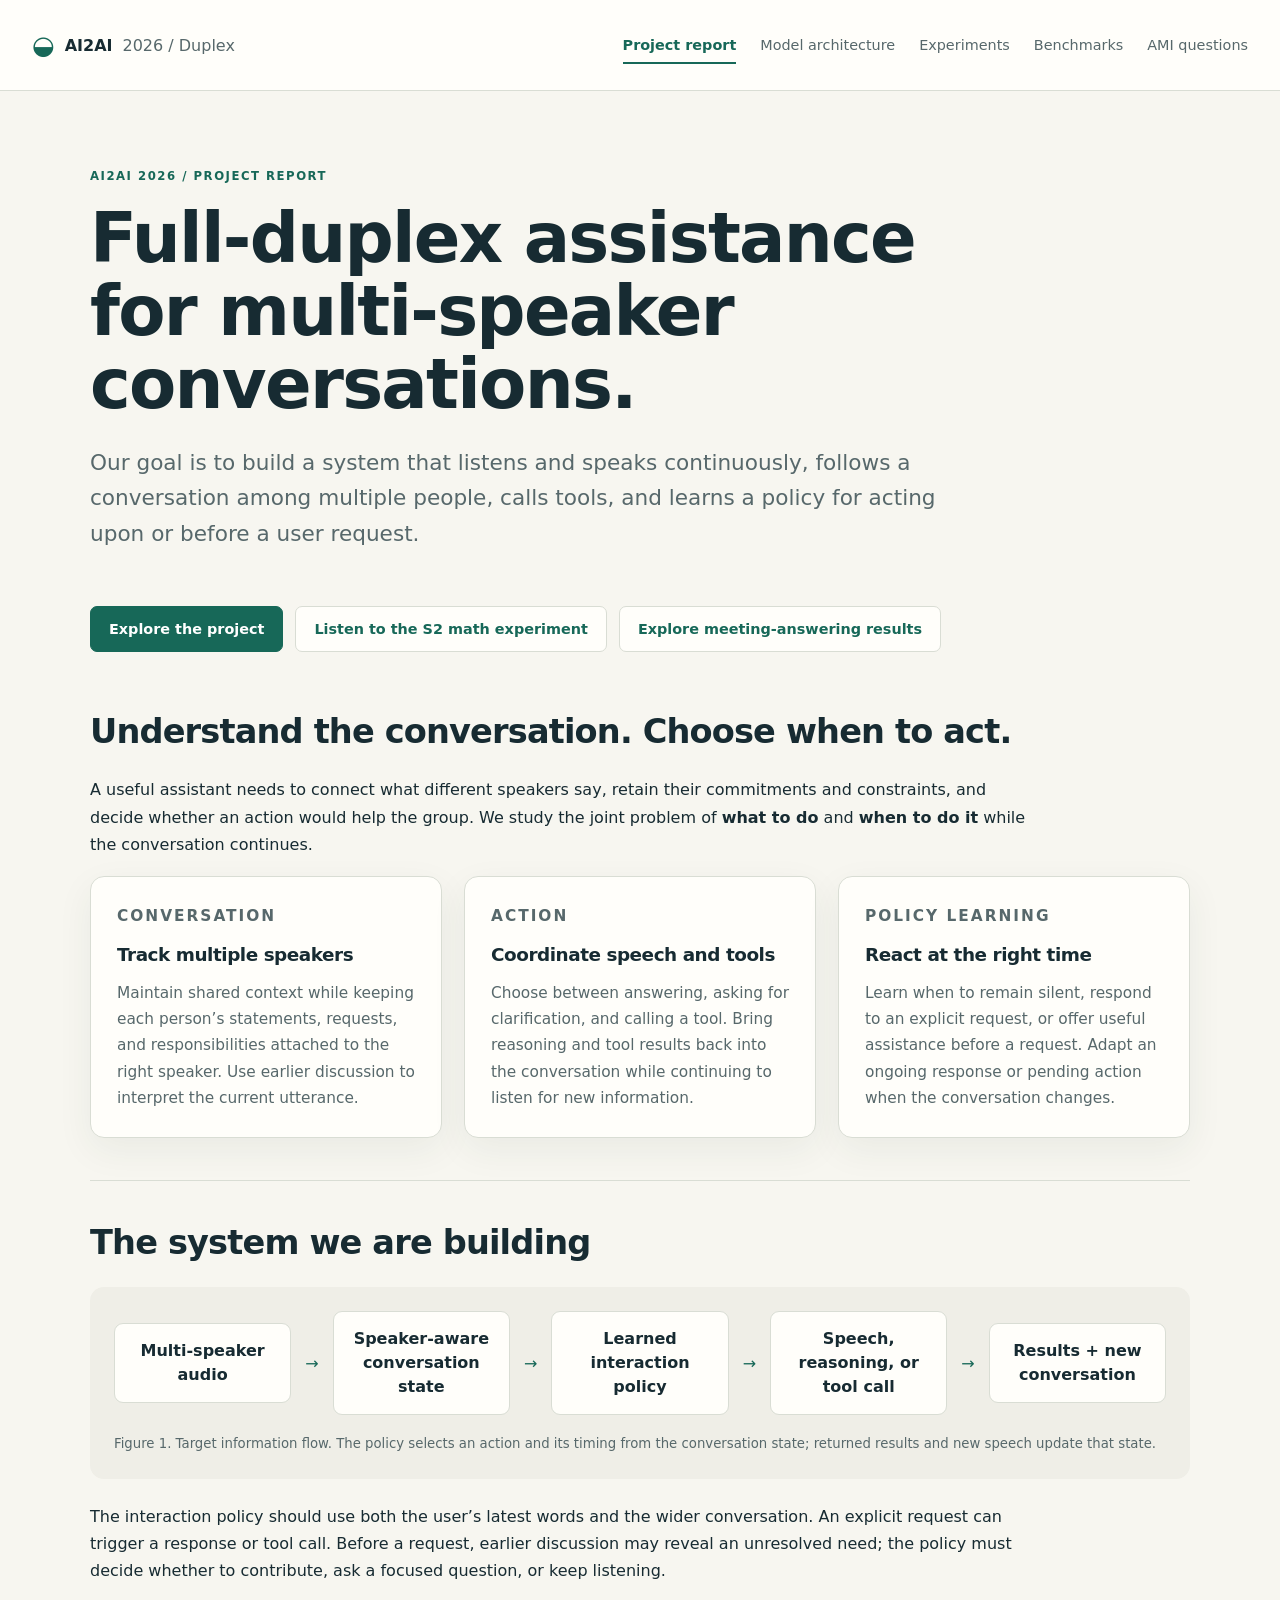
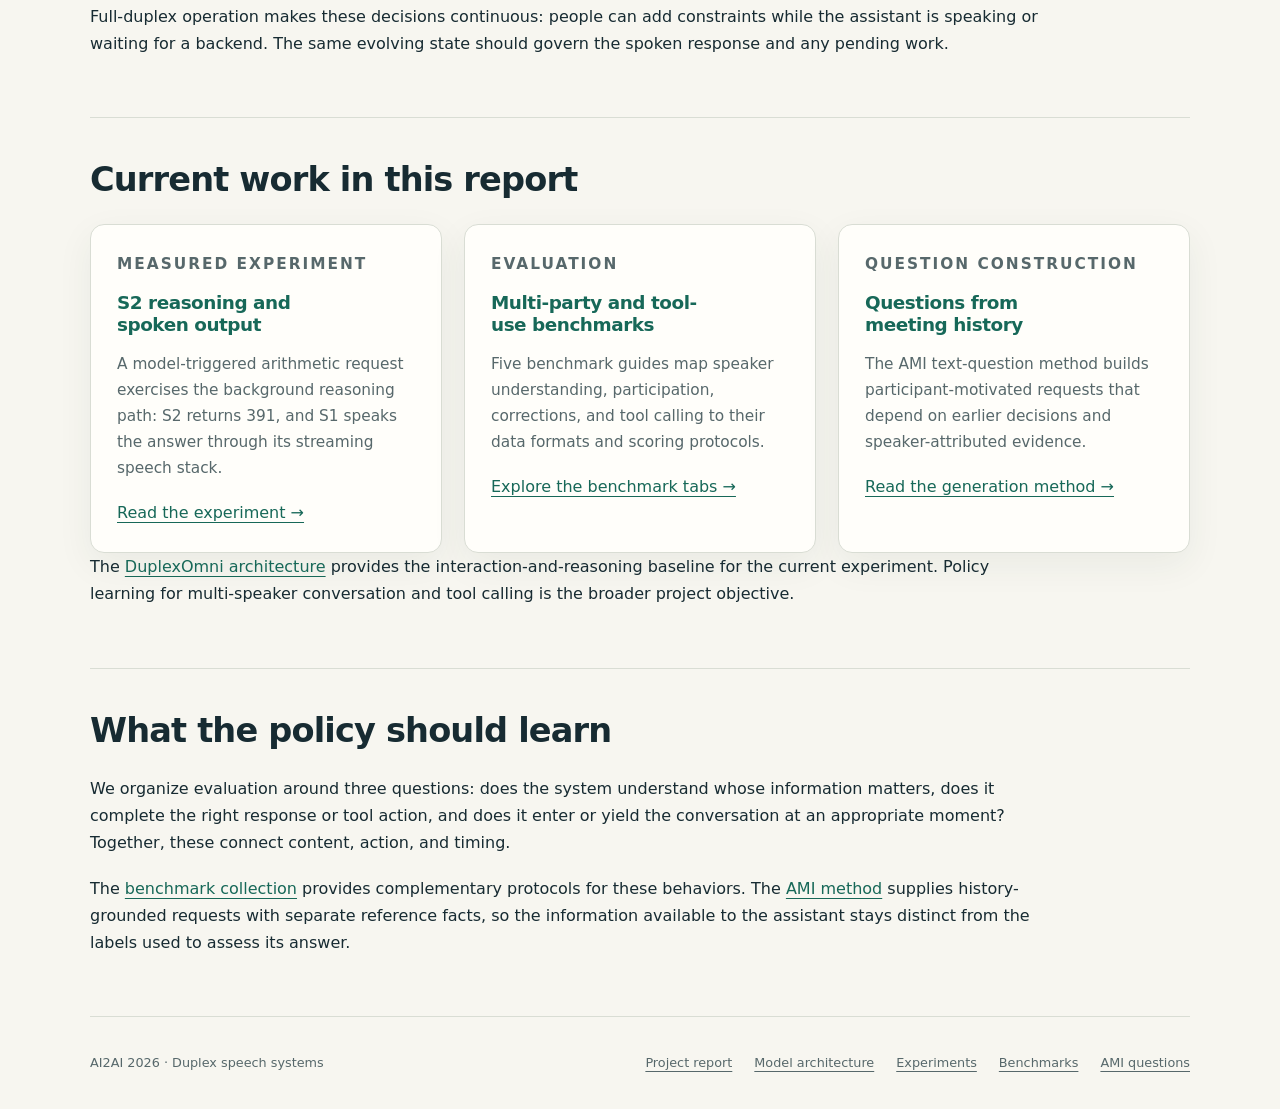
==== commit 00291d15: "Add meeting-history answering presentation" ====
--- a/index.html
+++ b/index.html
@@ -1 +1 @@
-<!doctype html><html lang="en"><head><meta charset="utf-8"><meta name="viewport" content="width=device-width, initial-scale=1"><meta name="color-scheme" content="light dark"><meta name="description" content="A full-duplex project on multi-speaker conversation, tool calling, and learning when to react upon or before user requests."><meta name="referrer" content="no-referrer"><title>Project report · AI2AI 2026 Duplex</title><link rel="stylesheet" href="assets/release.css"></head><body><a class="skip-link" href="#main">Skip to content</a><header class="site-nav"><div class="nav-inner"><a class="brand" href="index.html"><span class="brand-mark" aria-hidden="true">◒</span> AI2AI <span>2026 / Duplex</span></a><nav class="nav-links" aria-label="Main navigation"><a href="index.html" aria-current="page">Project report</a><a href="architecture.html">Model architecture</a><a href="reproduction.html">Experiments</a><a href="benchmarks.html">Benchmarks</a><a href="ami-questions.html">AMI questions</a></nav></div></header><main id="main" class="container"><header class="hero"><p class="eyebrow">AI2AI 2026 / Project report</p><h1>Full-duplex assistance for multi-speaker conversations.</h1><p class="lede">Our goal is to build a system that listens and speaks continuously, follows a conversation among multiple people, calls tools, and learns a policy for acting upon or before a user request.</p></header><div class="button-row"><a class="button primary" href="#goal">Explore the project</a><a class="button" href="s2.html">Listen to the S2 math experiment</a></div><section class="section" id="goal"><h2>Understand the conversation. Choose when to act.</h2><p>A useful assistant needs to connect what different speakers say, retain their commitments and constraints, and decide whether an action would help the group. We study the joint problem of <strong>what to do</strong> and <strong>when to do it</strong> while the conversation continues.</p><div class="card-grid"><article class="card"><p class="eyebrow">Conversation</p><h3>Track multiple speakers</h3><p>Maintain shared context while keeping each person’s statements, requests, and responsibilities attached to the right speaker. Use earlier discussion to interpret the current utterance.</p></article><article class="card"><p class="eyebrow">Action</p><h3>Coordinate speech and tools</h3><p>Choose between answering, asking for clarification, and calling a tool. Bring reasoning and tool results back into the conversation while continuing to listen for new information.</p></article><article class="card"><p class="eyebrow">Policy learning</p><h3>React at the right time</h3><p>Learn when to remain silent, respond to an explicit request, or offer useful assistance before a request. Adapt an ongoing response or pending action when the conversation changes.</p></article></div></section><section class="section" id="system"><h2>The system we are building</h2><figure class="flow-figure"><div class="flow"><div class="flow-node">Multi-speaker audio</div><span class="arrow" aria-hidden="true">→</span><div class="flow-node">Speaker-aware conversation state</div><span class="arrow" aria-hidden="true">→</span><div class="flow-node">Learned interaction policy</div><span class="arrow" aria-hidden="true">→</span><div class="flow-node">Speech, reasoning, or tool call</div><span class="arrow" aria-hidden="true">→</span><div class="flow-node">Results + new conversation</div></div><figcaption>Figure 1. Target information flow. The policy selects an action and its timing from the conversation state; returned results and new speech update that state.</figcaption></figure><p>The interaction policy should use both the user’s latest words and the wider conversation. An explicit request can trigger a response or tool call. Before a request, earlier discussion may reveal an unresolved need; the policy must decide whether to contribute, ask a focused question, or keep listening.</p><p>Full-duplex operation makes these decisions continuous: people can add constraints while the assistant is speaking or waiting for a backend. The same evolving state should govern the spoken response and any pending work.</p></section><section class="section" id="work"><h2>Current work in this report</h2><div class="card-grid"><article class="card"><p class="eyebrow">Measured experiment</p><h3><a href="s2.html">S2 reasoning and spoken output</a></h3><p>A model-triggered arithmetic request exercises the background reasoning path: S2 returns 391, and S1 speaks the answer through its streaming speech stack.</p><a href="reproduction.html">Read the experiment →</a></article><article class="card"><p class="eyebrow">Evaluation</p><h3><a href="benchmarks.html">Multi-party and tool-use benchmarks</a></h3><p>Five benchmark guides map speaker understanding, participation, corrections, and tool calling to their data formats and scoring protocols.</p><a href="benchmarks.html">Explore the benchmark tabs →</a></article><article class="card"><p class="eyebrow">Question construction</p><h3><a href="ami-questions.html">Questions from meeting history</a></h3><p>The AMI text-question method builds participant-motivated requests that depend on earlier decisions and speaker-attributed evidence.</p><a href="ami-questions.html">Read the generation method →</a></article></div><p>The <a href="architecture.html">DuplexOmni architecture</a> provides the interaction-and-reasoning baseline for the current experiment. Policy learning for multi-speaker conversation and tool calling is the broader project objective.</p></section><section class="section" id="evaluation"><h2>What the policy should learn</h2><p>We organize evaluation around three questions: does the system understand whose information matters, does it complete the right response or tool action, and does it enter or yield the conversation at an appropriate moment? Together, these connect content, action, and timing.</p><p>The <a href="benchmarks.html">benchmark collection</a> provides complementary protocols for these behaviors. The <a href="ami-questions.html">AMI method</a> supplies history-grounded requests with separate reference facts, so the information available to the assistant stays distinct from the labels used to assess its answer.</p></section></main><footer class="container site-footer"><p>AI2AI 2026 · Duplex speech systems</p><a href="index.html">Project report</a><a href="architecture.html">Model architecture</a><a href="reproduction.html">Experiments</a><a href="benchmarks.html">Benchmarks</a><a href="ami-questions.html">AMI questions</a></footer><script src="assets/release.js" defer></script></body></html>+<!doctype html><html lang="en"><head><meta charset="utf-8"><meta name="viewport" content="width=device-width, initial-scale=1"><meta name="color-scheme" content="light dark"><meta name="description" content="A full-duplex project on multi-speaker conversation, tool calling, and learning when to react upon or before user requests."><meta name="referrer" content="no-referrer"><title>Project report · AI2AI 2026 Duplex</title><link rel="stylesheet" href="assets/release.css"></head><body><a class="skip-link" href="#main">Skip to content</a><header class="site-nav"><div class="nav-inner"><a class="brand" href="index.html"><span class="brand-mark" aria-hidden="true">◒</span> AI2AI <span>2026 / Duplex</span></a><nav class="nav-links" aria-label="Main navigation"><a href="index.html" aria-current="page">Project report</a><a href="architecture.html">Model architecture</a><a href="reproduction.html">Experiments</a><a href="benchmarks.html">Benchmarks</a><a href="ami-questions.html">AMI questions</a></nav></div></header><main id="main" class="container"><header class="hero"><p class="eyebrow">AI2AI 2026 / Project report</p><h1>Full-duplex assistance for multi-speaker conversations.</h1><p class="lede">Our goal is to build a system that listens and speaks continuously, follows a conversation among multiple people, calls tools, and learns a policy for acting upon or before a user request.</p></header><div class="button-row"><a class="button primary" href="#goal">Explore the project</a><a class="button" href="s2.html">Listen to the S2 math experiment</a><a class="button" href="answering-results.html">Explore meeting-answering results</a></div><section class="section" id="goal"><h2>Understand the conversation. Choose when to act.</h2><p>A useful assistant needs to connect what different speakers say, retain their commitments and constraints, and decide whether an action would help the group. We study the joint problem of <strong>what to do</strong> and <strong>when to do it</strong> while the conversation continues.</p><div class="card-grid"><article class="card"><p class="eyebrow">Conversation</p><h3>Track multiple speakers</h3><p>Maintain shared context while keeping each person’s statements, requests, and responsibilities attached to the right speaker. Use earlier discussion to interpret the current utterance.</p></article><article class="card"><p class="eyebrow">Action</p><h3>Coordinate speech and tools</h3><p>Choose between answering, asking for clarification, and calling a tool. Bring reasoning and tool results back into the conversation while continuing to listen for new information.</p></article><article class="card"><p class="eyebrow">Policy learning</p><h3>React at the right time</h3><p>Learn when to remain silent, respond to an explicit request, or offer useful assistance before a request. Adapt an ongoing response or pending action when the conversation changes.</p></article></div></section><section class="section" id="system"><h2>The system we are building</h2><figure class="flow-figure"><div class="flow"><div class="flow-node">Multi-speaker audio</div><span class="arrow" aria-hidden="true">→</span><div class="flow-node">Speaker-aware conversation state</div><span class="arrow" aria-hidden="true">→</span><div class="flow-node">Learned interaction policy</div><span class="arrow" aria-hidden="true">→</span><div class="flow-node">Speech, reasoning, or tool call</div><span class="arrow" aria-hidden="true">→</span><div class="flow-node">Results + new conversation</div></div><figcaption>Figure 1. Target information flow. The policy selects an action and its timing from the conversation state; returned results and new speech update that state.</figcaption></figure><p>The interaction policy should use both the user’s latest words and the wider conversation. An explicit request can trigger a response or tool call. Before a request, earlier discussion may reveal an unresolved need; the policy must decide whether to contribute, ask a focused question, or keep listening.</p><p>Full-duplex operation makes these decisions continuous: people can add constraints while the assistant is speaking or waiting for a backend. The same evolving state should govern the spoken response and any pending work.</p></section><section class="section" id="work"><h2>Current work in this report</h2><div class="card-grid"><article class="card"><p class="eyebrow">Measured experiment</p><h3><a href="s2.html">S2 reasoning and spoken output</a></h3><p>A model-triggered arithmetic request exercises the background reasoning path: S2 returns 391, and S1 speaks the answer through its streaming speech stack.</p><a href="reproduction.html">Read the experiment →</a></article><article class="card"><p class="eyebrow">Evaluation</p><h3><a href="benchmarks.html">Multi-party and tool-use benchmarks</a></h3><p>Five benchmark guides map speaker understanding, participation, corrections, and tool calling to their data formats and scoring protocols.</p><a href="benchmarks.html">Explore the benchmark tabs →</a></article><article class="card"><p class="eyebrow">Question construction</p><h3><a href="ami-questions.html">Questions from meeting history</a></h3><p>The AMI text-question method builds participant-motivated requests that depend on earlier decisions and speaker-attributed evidence.</p><a href="ami-questions.html">Read the generation method →</a></article></div><p>The <a href="architecture.html">DuplexOmni architecture</a> provides the interaction-and-reasoning baseline for the current experiment. Policy learning for multi-speaker conversation and tool calling is the broader project objective.</p></section><section class="section" id="evaluation"><h2>What the policy should learn</h2><p>We organize evaluation around three questions: does the system understand whose information matters, does it complete the right response or tool action, and does it enter or yield the conversation at an appropriate moment? Together, these connect content, action, and timing.</p><p>The <a href="benchmarks.html">benchmark collection</a> provides complementary protocols for these behaviors. The <a href="ami-questions.html">AMI method</a> supplies history-grounded requests with separate reference facts, so the information available to the assistant stays distinct from the labels used to assess its answer.</p></section></main><footer class="container site-footer"><p>AI2AI 2026 · Duplex speech systems</p><a href="index.html">Project report</a><a href="architecture.html">Model architecture</a><a href="reproduction.html">Experiments</a><a href="benchmarks.html">Benchmarks</a><a href="ami-questions.html">AMI questions</a></footer><script src="assets/release.js" defer></script></body></html>
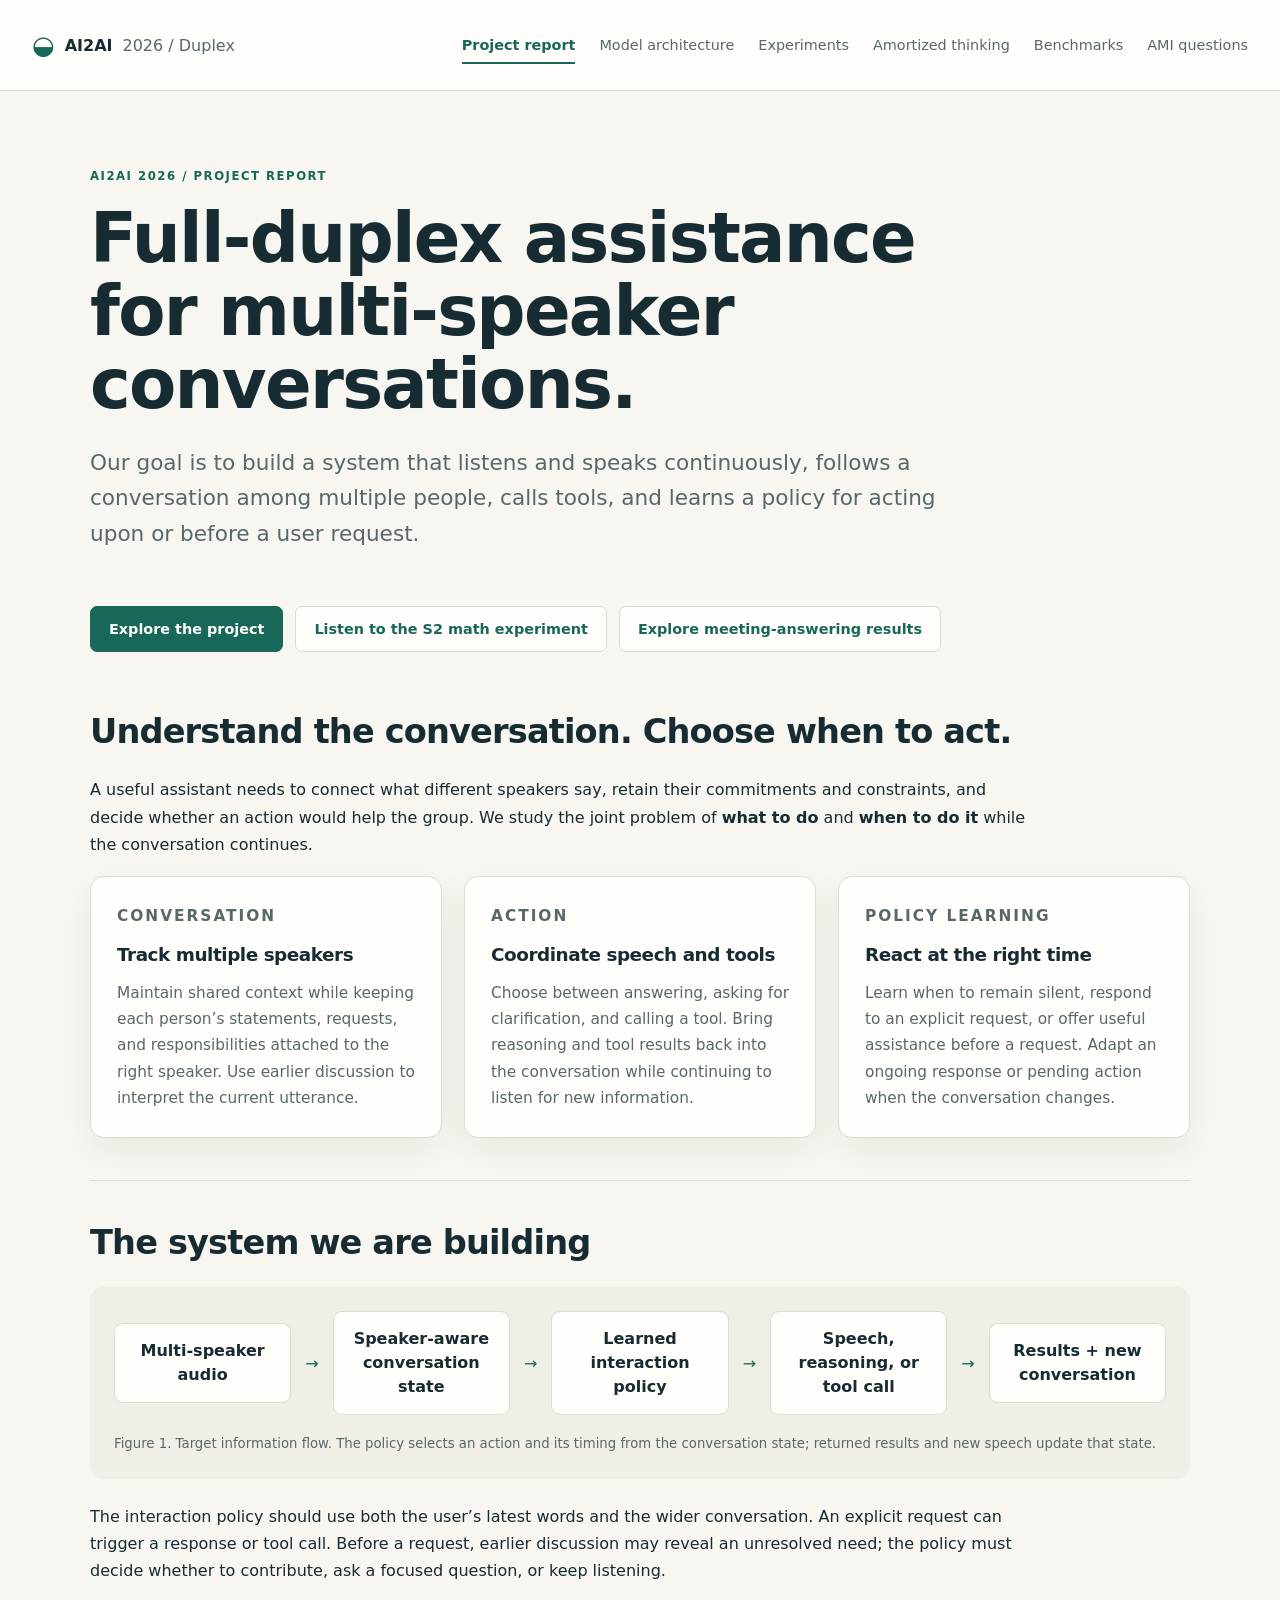
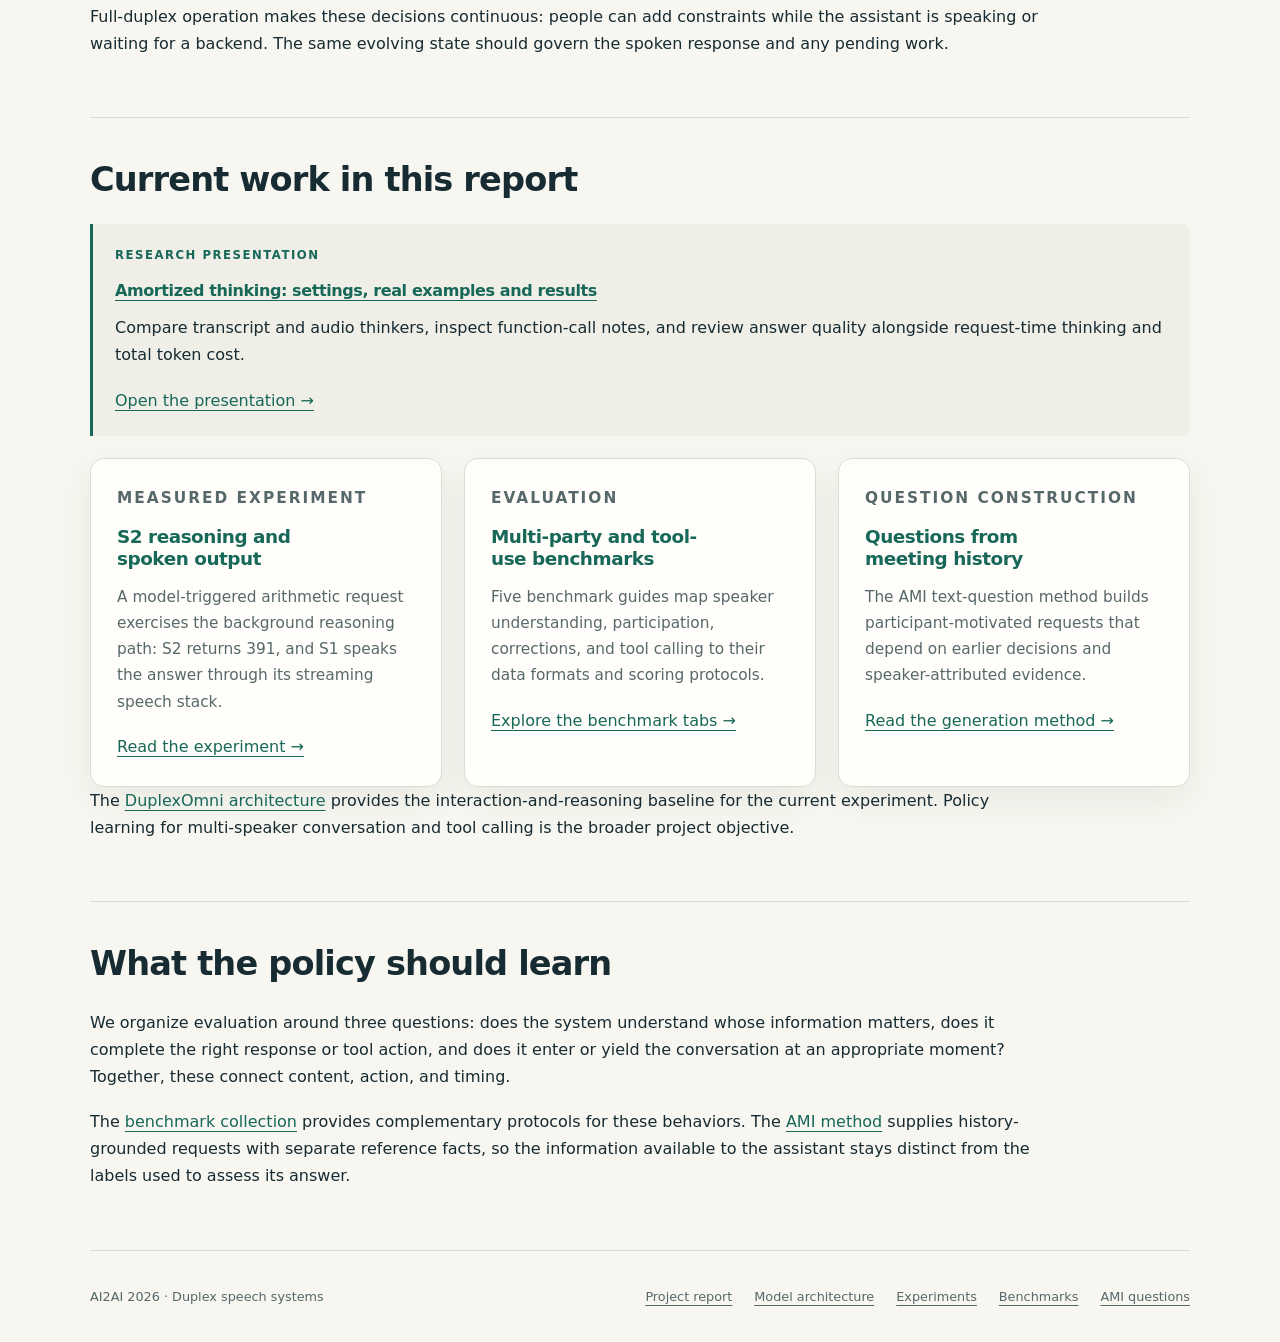
==== commit 07c6068e: "Present amortized thinking settings, real examples and results" ====
--- a/index.html
+++ b/index.html
@@ -1 +1 @@
-<!doctype html><html lang="en"><head><meta charset="utf-8"><meta name="viewport" content="width=device-width, initial-scale=1"><meta name="color-scheme" content="light dark"><meta name="description" content="A full-duplex project on multi-speaker conversation, tool calling, and learning when to react upon or before user requests."><meta name="referrer" content="no-referrer"><title>Project report · AI2AI 2026 Duplex</title><link rel="stylesheet" href="assets/release.css"></head><body><a class="skip-link" href="#main">Skip to content</a><header class="site-nav"><div class="nav-inner"><a class="brand" href="index.html"><span class="brand-mark" aria-hidden="true">◒</span> AI2AI <span>2026 / Duplex</span></a><nav class="nav-links" aria-label="Main navigation"><a href="index.html" aria-current="page">Project report</a><a href="architecture.html">Model architecture</a><a href="reproduction.html">Experiments</a><a href="benchmarks.html">Benchmarks</a><a href="ami-questions.html">AMI questions</a></nav></div></header><main id="main" class="container"><header class="hero"><p class="eyebrow">AI2AI 2026 / Project report</p><h1>Full-duplex assistance for multi-speaker conversations.</h1><p class="lede">Our goal is to build a system that listens and speaks continuously, follows a conversation among multiple people, calls tools, and learns a policy for acting upon or before a user request.</p></header><div class="button-row"><a class="button primary" href="#goal">Explore the project</a><a class="button" href="s2.html">Listen to the S2 math experiment</a><a class="button" href="answering-results.html">Explore meeting-answering results</a></div><section class="section" id="goal"><h2>Understand the conversation. Choose when to act.</h2><p>A useful assistant needs to connect what different speakers say, retain their commitments and constraints, and decide whether an action would help the group. We study the joint problem of <strong>what to do</strong> and <strong>when to do it</strong> while the conversation continues.</p><div class="card-grid"><article class="card"><p class="eyebrow">Conversation</p><h3>Track multiple speakers</h3><p>Maintain shared context while keeping each person’s statements, requests, and responsibilities attached to the right speaker. Use earlier discussion to interpret the current utterance.</p></article><article class="card"><p class="eyebrow">Action</p><h3>Coordinate speech and tools</h3><p>Choose between answering, asking for clarification, and calling a tool. Bring reasoning and tool results back into the conversation while continuing to listen for new information.</p></article><article class="card"><p class="eyebrow">Policy learning</p><h3>React at the right time</h3><p>Learn when to remain silent, respond to an explicit request, or offer useful assistance before a request. Adapt an ongoing response or pending action when the conversation changes.</p></article></div></section><section class="section" id="system"><h2>The system we are building</h2><figure class="flow-figure"><div class="flow"><div class="flow-node">Multi-speaker audio</div><span class="arrow" aria-hidden="true">→</span><div class="flow-node">Speaker-aware conversation state</div><span class="arrow" aria-hidden="true">→</span><div class="flow-node">Learned interaction policy</div><span class="arrow" aria-hidden="true">→</span><div class="flow-node">Speech, reasoning, or tool call</div><span class="arrow" aria-hidden="true">→</span><div class="flow-node">Results + new conversation</div></div><figcaption>Figure 1. Target information flow. The policy selects an action and its timing from the conversation state; returned results and new speech update that state.</figcaption></figure><p>The interaction policy should use both the user’s latest words and the wider conversation. An explicit request can trigger a response or tool call. Before a request, earlier discussion may reveal an unresolved need; the policy must decide whether to contribute, ask a focused question, or keep listening.</p><p>Full-duplex operation makes these decisions continuous: people can add constraints while the assistant is speaking or waiting for a backend. The same evolving state should govern the spoken response and any pending work.</p></section><section class="section" id="work"><h2>Current work in this report</h2><div class="card-grid"><article class="card"><p class="eyebrow">Measured experiment</p><h3><a href="s2.html">S2 reasoning and spoken output</a></h3><p>A model-triggered arithmetic request exercises the background reasoning path: S2 returns 391, and S1 speaks the answer through its streaming speech stack.</p><a href="reproduction.html">Read the experiment →</a></article><article class="card"><p class="eyebrow">Evaluation</p><h3><a href="benchmarks.html">Multi-party and tool-use benchmarks</a></h3><p>Five benchmark guides map speaker understanding, participation, corrections, and tool calling to their data formats and scoring protocols.</p><a href="benchmarks.html">Explore the benchmark tabs →</a></article><article class="card"><p class="eyebrow">Question construction</p><h3><a href="ami-questions.html">Questions from meeting history</a></h3><p>The AMI text-question method builds participant-motivated requests that depend on earlier decisions and speaker-attributed evidence.</p><a href="ami-questions.html">Read the generation method →</a></article></div><p>The <a href="architecture.html">DuplexOmni architecture</a> provides the interaction-and-reasoning baseline for the current experiment. Policy learning for multi-speaker conversation and tool calling is the broader project objective.</p></section><section class="section" id="evaluation"><h2>What the policy should learn</h2><p>We organize evaluation around three questions: does the system understand whose information matters, does it complete the right response or tool action, and does it enter or yield the conversation at an appropriate moment? Together, these connect content, action, and timing.</p><p>The <a href="benchmarks.html">benchmark collection</a> provides complementary protocols for these behaviors. The <a href="ami-questions.html">AMI method</a> supplies history-grounded requests with separate reference facts, so the information available to the assistant stays distinct from the labels used to assess its answer.</p></section></main><footer class="container site-footer"><p>AI2AI 2026 · Duplex speech systems</p><a href="index.html">Project report</a><a href="architecture.html">Model architecture</a><a href="reproduction.html">Experiments</a><a href="benchmarks.html">Benchmarks</a><a href="ami-questions.html">AMI questions</a></footer><script src="assets/release.js" defer></script></body></html>+<!doctype html><html lang="en"><head><meta charset="utf-8"><meta name="viewport" content="width=device-width, initial-scale=1"><meta name="color-scheme" content="light dark"><meta name="description" content="A full-duplex project on multi-speaker conversation, tool calling, and learning when to react upon or before user requests."><meta name="referrer" content="no-referrer"><title>Project report · AI2AI 2026 Duplex</title><link rel="stylesheet" href="assets/release.css"></head><body><a class="skip-link" href="#main">Skip to content</a><header class="site-nav"><div class="nav-inner"><a class="brand" href="index.html"><span class="brand-mark" aria-hidden="true">◒</span> AI2AI <span>2026 / Duplex</span></a><nav class="nav-links" aria-label="Main navigation"><a href="index.html" aria-current="page">Project report</a><a href="architecture.html">Model architecture</a><a href="reproduction.html">Experiments</a><a href="amortized-thinking.html">Amortized thinking</a><a href="benchmarks.html">Benchmarks</a><a href="ami-questions.html">AMI questions</a></nav></div></header><main id="main" class="container"><header class="hero"><p class="eyebrow">AI2AI 2026 / Project report</p><h1>Full-duplex assistance for multi-speaker conversations.</h1><p class="lede">Our goal is to build a system that listens and speaks continuously, follows a conversation among multiple people, calls tools, and learns a policy for acting upon or before a user request.</p></header><div class="button-row"><a class="button primary" href="#goal">Explore the project</a><a class="button" href="s2.html">Listen to the S2 math experiment</a><a class="button" href="answering-results.html">Explore meeting-answering results</a></div><section class="section" id="goal"><h2>Understand the conversation. Choose when to act.</h2><p>A useful assistant needs to connect what different speakers say, retain their commitments and constraints, and decide whether an action would help the group. We study the joint problem of <strong>what to do</strong> and <strong>when to do it</strong> while the conversation continues.</p><div class="card-grid"><article class="card"><p class="eyebrow">Conversation</p><h3>Track multiple speakers</h3><p>Maintain shared context while keeping each person’s statements, requests, and responsibilities attached to the right speaker. Use earlier discussion to interpret the current utterance.</p></article><article class="card"><p class="eyebrow">Action</p><h3>Coordinate speech and tools</h3><p>Choose between answering, asking for clarification, and calling a tool. Bring reasoning and tool results back into the conversation while continuing to listen for new information.</p></article><article class="card"><p class="eyebrow">Policy learning</p><h3>React at the right time</h3><p>Learn when to remain silent, respond to an explicit request, or offer useful assistance before a request. Adapt an ongoing response or pending action when the conversation changes.</p></article></div></section><section class="section" id="system"><h2>The system we are building</h2><figure class="flow-figure"><div class="flow"><div class="flow-node">Multi-speaker audio</div><span class="arrow" aria-hidden="true">→</span><div class="flow-node">Speaker-aware conversation state</div><span class="arrow" aria-hidden="true">→</span><div class="flow-node">Learned interaction policy</div><span class="arrow" aria-hidden="true">→</span><div class="flow-node">Speech, reasoning, or tool call</div><span class="arrow" aria-hidden="true">→</span><div class="flow-node">Results + new conversation</div></div><figcaption>Figure 1. Target information flow. The policy selects an action and its timing from the conversation state; returned results and new speech update that state.</figcaption></figure><p>The interaction policy should use both the user’s latest words and the wider conversation. An explicit request can trigger a response or tool call. Before a request, earlier discussion may reveal an unresolved need; the policy must decide whether to contribute, ask a focused question, or keep listening.</p><p>Full-duplex operation makes these decisions continuous: people can add constraints while the assistant is speaking or waiting for a backend. The same evolving state should govern the spoken response and any pending work.</p></section><section class="section" id="work"><h2>Current work in this report</h2><article class="callout" id="thinking-presentation-link"><p class="eyebrow">Research presentation</p><h3><a href="amortized-thinking.html">Amortized thinking: settings, real examples and results</a></h3><p>Compare transcript and audio thinkers, inspect function-call notes, and review answer quality alongside request-time thinking and total token cost.</p><a href="amortized-thinking.html">Open the presentation →</a></article><div class="card-grid"><article class="card"><p class="eyebrow">Measured experiment</p><h3><a href="s2.html">S2 reasoning and spoken output</a></h3><p>A model-triggered arithmetic request exercises the background reasoning path: S2 returns 391, and S1 speaks the answer through its streaming speech stack.</p><a href="reproduction.html">Read the experiment →</a></article><article class="card"><p class="eyebrow">Evaluation</p><h3><a href="benchmarks.html">Multi-party and tool-use benchmarks</a></h3><p>Five benchmark guides map speaker understanding, participation, corrections, and tool calling to their data formats and scoring protocols.</p><a href="benchmarks.html">Explore the benchmark tabs →</a></article><article class="card"><p class="eyebrow">Question construction</p><h3><a href="ami-questions.html">Questions from meeting history</a></h3><p>The AMI text-question method builds participant-motivated requests that depend on earlier decisions and speaker-attributed evidence.</p><a href="ami-questions.html">Read the generation method →</a></article></div><p>The <a href="architecture.html">DuplexOmni architecture</a> provides the interaction-and-reasoning baseline for the current experiment. Policy learning for multi-speaker conversation and tool calling is the broader project objective.</p></section><section class="section" id="evaluation"><h2>What the policy should learn</h2><p>We organize evaluation around three questions: does the system understand whose information matters, does it complete the right response or tool action, and does it enter or yield the conversation at an appropriate moment? Together, these connect content, action, and timing.</p><p>The <a href="benchmarks.html">benchmark collection</a> provides complementary protocols for these behaviors. The <a href="ami-questions.html">AMI method</a> supplies history-grounded requests with separate reference facts, so the information available to the assistant stays distinct from the labels used to assess its answer.</p></section></main><footer class="container site-footer"><p>AI2AI 2026 · Duplex speech systems</p><a href="index.html">Project report</a><a href="architecture.html">Model architecture</a><a href="reproduction.html">Experiments</a><a href="benchmarks.html">Benchmarks</a><a href="ami-questions.html">AMI questions</a></footer><script src="assets/release.js" defer></script></body></html>
